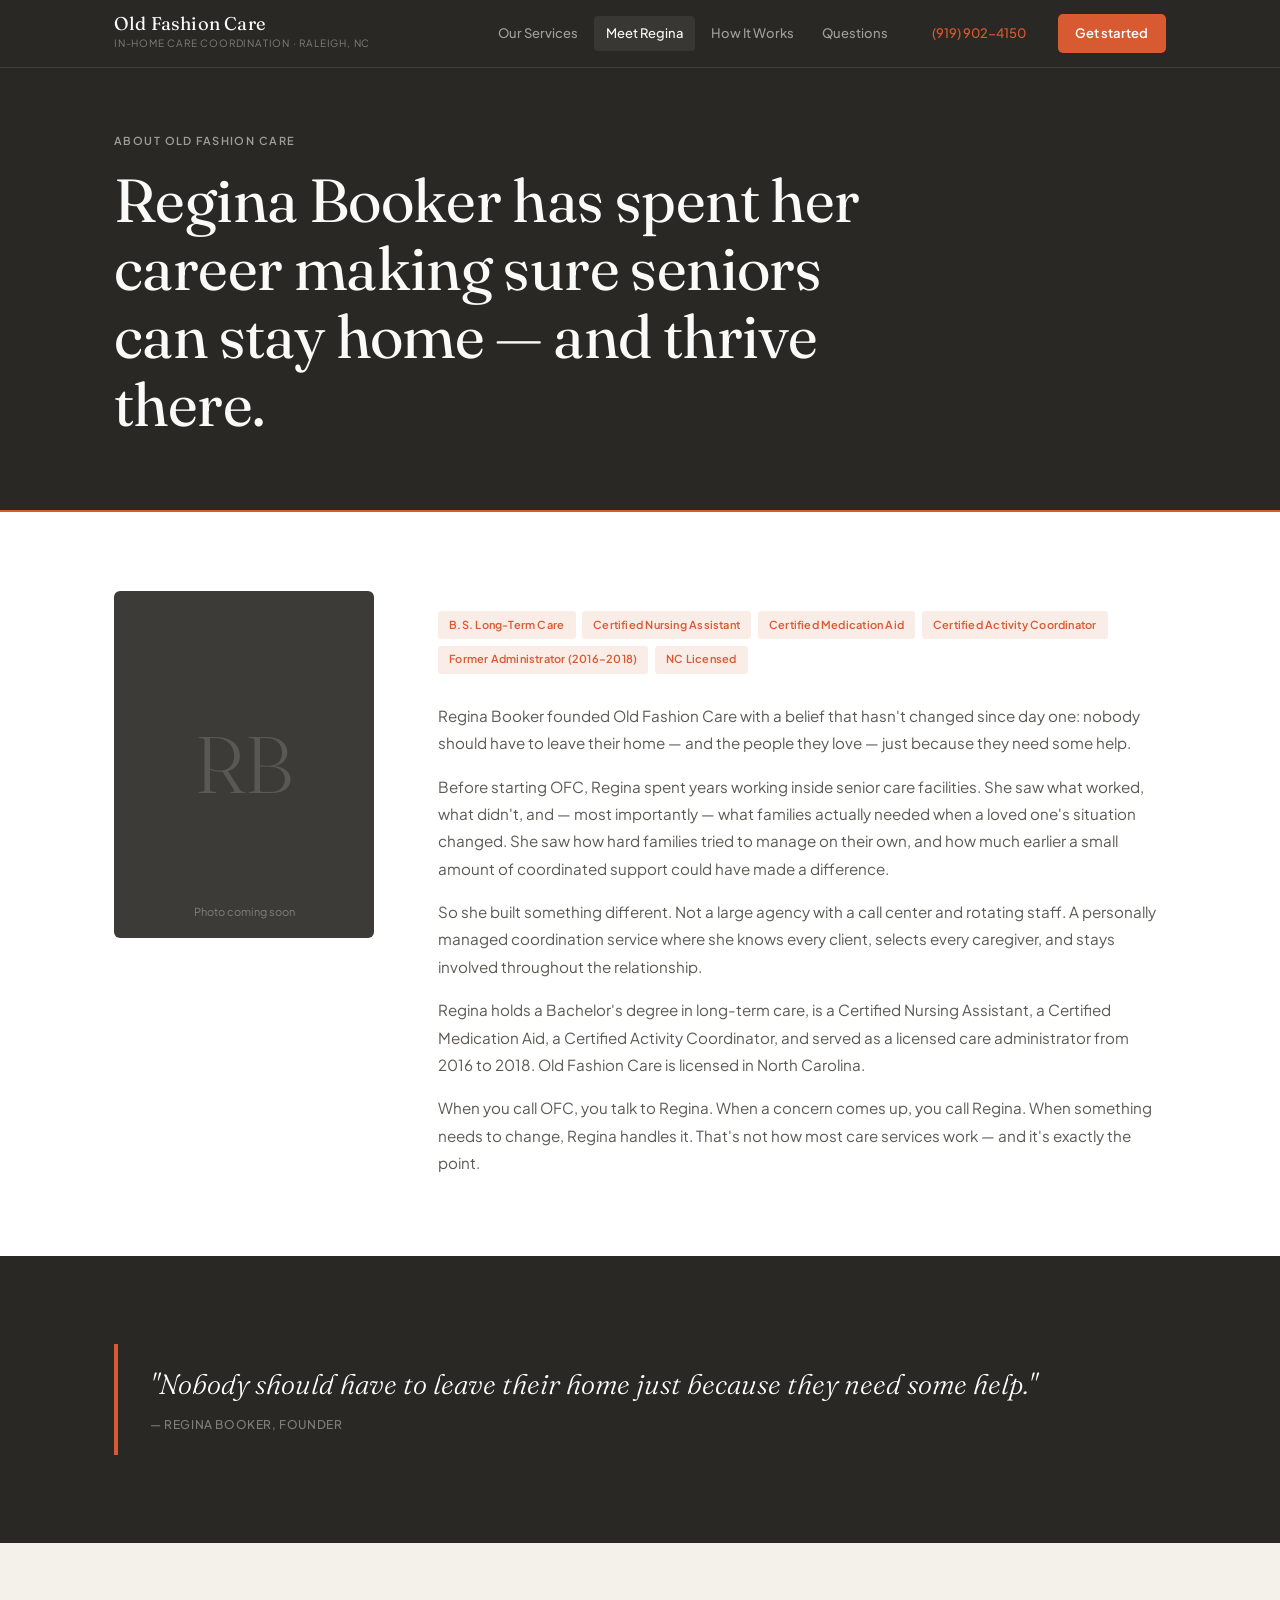
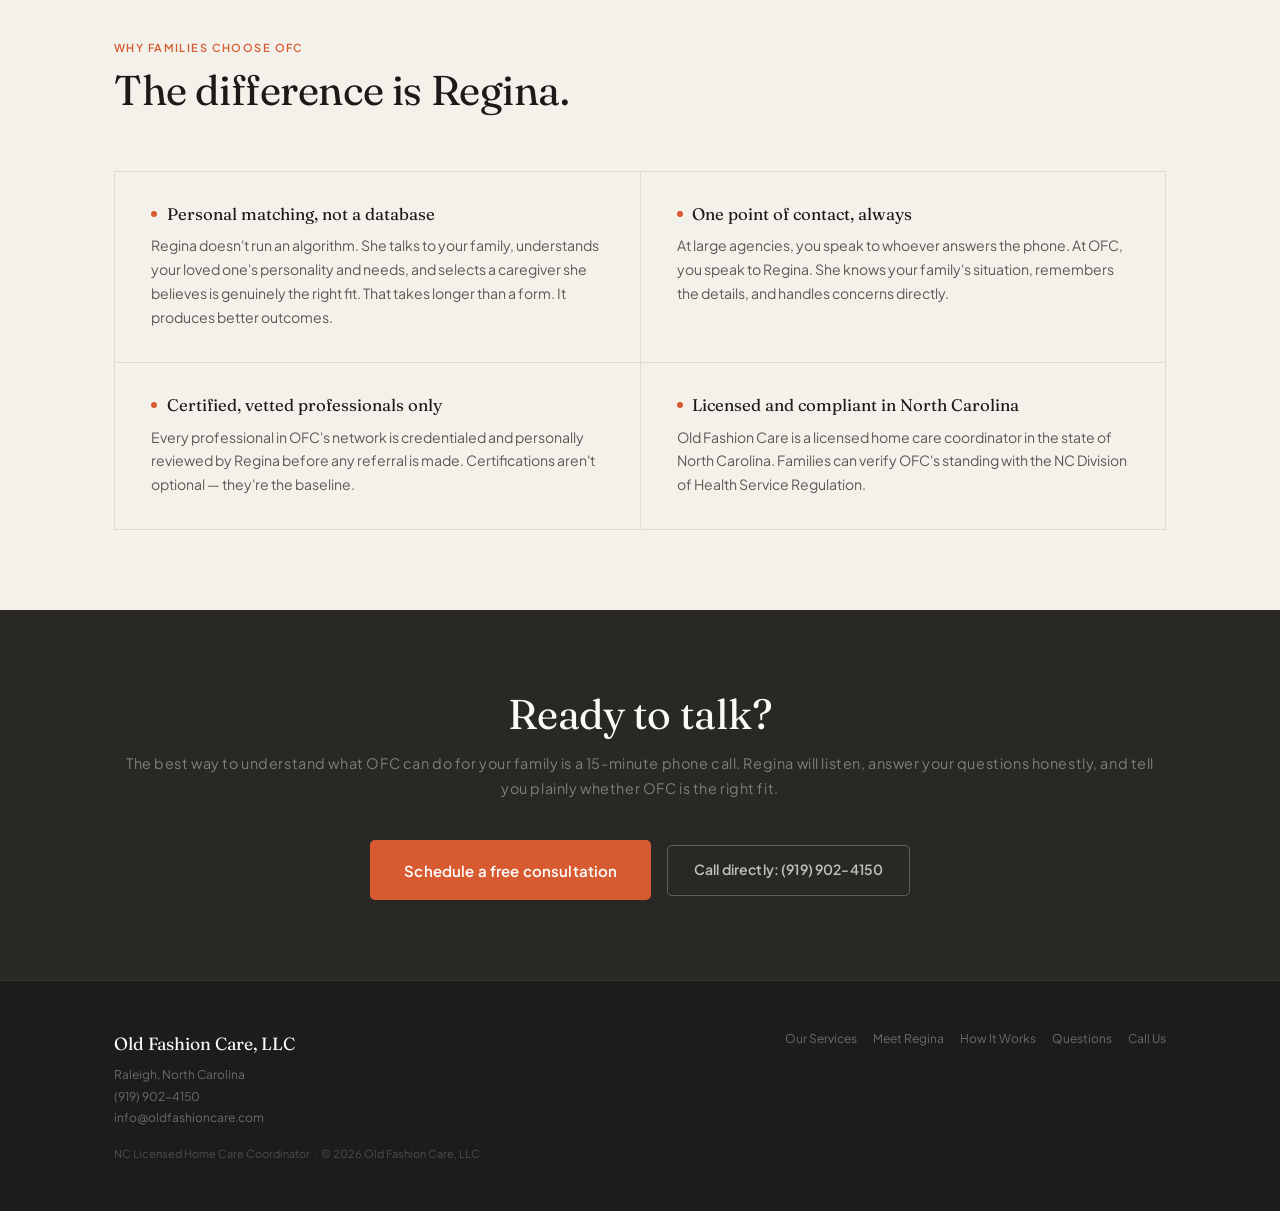
==== about.html @ 1203f1f0 "planning-lead-v1.0.0 — The Strategic Enforcer **Released:** April 30, 2026  ---  ### What's new  - 9" ====
<!DOCTYPE html>
<html lang="en">
<head>
  <meta charset="UTF-8">
  <meta name="viewport" content="width=device-width, initial-scale=1.0">
  <title>Meet Regina | Old Fashion Care | Raleigh, NC</title>
  <meta name="description" content="Regina Booker founded Old Fashion Care on the belief that seniors deserve professional care without leaving home. Meet the person behind every OFC care match.">
  <link rel="canonical" href="https://oldfashioncare.com/about.html">
  <link rel="stylesheet" href="css/style.css">
  <script type="application/ld+json">
  {
    "@context": "https://schema.org",
    "@type": "Person",
    "name": "Regina Booker",
    "jobTitle": "Founder",
    "worksFor": { "@type": "Organization", "name": "Old Fashion Care, LLC" },
    "address": { "@type": "PostalAddress", "addressLocality": "Raleigh", "addressRegion": "NC" }
  }
  </script>
</head>
<body>

  <nav class="nav" aria-label="Main navigation">
    <div class="nav__inner">
      <a href="index.html" class="nav__logo" aria-label="Old Fashion Care home">
        <span class="nav__logo-name">Old Fashion Care</span>
        <span class="nav__logo-sub">In-home care coordination · Raleigh, NC</span>
      </a>
      <div class="nav__links">
        <a href="services.html" class="nav__link">Our Services</a>
        <a href="about.html" class="nav__link">Meet Regina</a>
        <a href="how-it-works.html" class="nav__link">How It Works</a>
        <a href="questions.html" class="nav__link">Questions</a>
      </div>
      <a href="tel:9199024150" class="nav__phone">(919) 902-4150</a>
      <a href="contact.html" class="nav__cta">Get started</a>
      <button class="nav__hamburger" aria-label="Open menu" aria-expanded="false">
        <span></span><span></span><span></span>
      </button>
    </div>
  </nav>
  <div class="nav__mobile" role="navigation" aria-label="Mobile navigation">
    <a href="services.html" class="nav__link">Our Services</a>
    <a href="about.html" class="nav__link">Meet Regina</a>
    <a href="how-it-works.html" class="nav__link">How It Works</a>
    <a href="questions.html" class="nav__link">Questions</a>
    <a href="tel:9199024150" class="nav__phone">(919) 902-4150</a>
    <a href="contact.html" class="nav__cta">Get started</a>
  </div>

  <main>

    <!-- Page Hero -->
    <section class="page-hero">
      <div class="container">
        <p class="t-overline t-overline--light page-hero__eyebrow">About Old Fashion Care</p>
        <h1 class="h1 page-hero__headline" style="max-width: 780px;">Regina Booker has spent her career making sure seniors can stay home — and thrive there.</h1>
      </div>
    </section>

    <!-- Founder Block -->
    <section class="section section--white" aria-label="About Regina Booker">
      <div class="container">
        <div class="founder-block">

          <!-- Photo placeholder -->
          <div class="founder-photo reveal" role="img" aria-label="Regina Booker, founder of Old Fashion Care">
            <span class="founder-photo__initials" aria-hidden="true">RB</span>
            <span class="founder-photo__label">Photo coming soon</span>
          </div>

          <div class="reveal">
            <div class="founder-creds">
              <span class="cred-chip">B.S. Long-Term Care</span>
              <span class="cred-chip">Certified Nursing Assistant</span>
              <span class="cred-chip">Certified Medication Aid</span>
              <span class="cred-chip">Certified Activity Coordinator</span>
              <span class="cred-chip">Former Administrator (2016–2018)</span>
              <span class="cred-chip">NC Licensed</span>
            </div>

            <div class="founder-bio">
              <p>Regina Booker founded Old Fashion Care with a belief that hasn't changed since day one: nobody should have to leave their home — and the people they love — just because they need some help.</p>
              <p>Before starting OFC, Regina spent years working inside senior care facilities. She saw what worked, what didn't, and — most importantly — what families actually needed when a loved one's situation changed. She saw how hard families tried to manage on their own, and how much earlier a small amount of coordinated support could have made a difference.</p>
              <p>So she built something different. Not a large agency with a call center and rotating staff. A personally managed coordination service where she knows every client, selects every caregiver, and stays involved throughout the relationship.</p>
              <p>Regina holds a Bachelor's degree in long-term care, is a Certified Nursing Assistant, a Certified Medication Aid, a Certified Activity Coordinator, and served as a licensed care administrator from 2016 to 2018. Old Fashion Care is licensed in North Carolina.</p>
              <p>When you call OFC, you talk to Regina. When a concern comes up, you call Regina. When something needs to change, Regina handles it. That's not how most care services work — and it's exactly the point.</p>
            </div>
          </div>

        </div>
      </div>
    </section>

    <!-- Pull Quote -->
    <section class="section--dark section--sm">
      <div class="container">
        <div class="pull-quote reveal">
          <p class="pull-quote__text">"Nobody should have to leave their home just because they need some help."</p>
          <p class="pull-quote__attr">— Regina Booker, Founder</p>
        </div>
      </div>
    </section>

    <!-- What Makes OFC Different -->
    <section class="section section--cream" aria-label="What makes OFC different">
      <div class="container">
        <div class="section-header reveal">
          <p class="t-overline">Why families choose OFC</p>
          <h2 class="h2">The difference is Regina.</h2>
        </div>
        <div class="difference-grid reveal">
          <div class="difference-item">
            <h3 class="difference-item__title">Personal matching, not a database</h3>
            <p class="difference-item__body">Regina doesn't run an algorithm. She talks to your family, understands your loved one's personality and needs, and selects a caregiver she believes is genuinely the right fit. That takes longer than a form. It produces better outcomes.</p>
          </div>
          <div class="difference-item">
            <h3 class="difference-item__title">One point of contact, always</h3>
            <p class="difference-item__body">At large agencies, you speak to whoever answers the phone. At OFC, you speak to Regina. She knows your family's situation, remembers the details, and handles concerns directly.</p>
          </div>
          <div class="difference-item">
            <h3 class="difference-item__title">Certified, vetted professionals only</h3>
            <p class="difference-item__body">Every professional in OFC's network is credentialed and personally reviewed by Regina before any referral is made. Certifications aren't optional — they're the baseline.</p>
          </div>
          <div class="difference-item">
            <h3 class="difference-item__title">Licensed and compliant in North Carolina</h3>
            <p class="difference-item__body">Old Fashion Care is a licensed home care coordinator in the state of North Carolina. Families can verify OFC's standing with the NC Division of Health Service Regulation.</p>
          </div>
        </div>
      </div>
    </section>

    <!-- About CTA -->
    <section class="footer-cta reveal" aria-label="Contact Regina">
      <div class="container">
        <h2 class="h2 footer-cta__headline">Ready to talk?</h2>
        <p class="footer-cta__sub">The best way to understand what OFC can do for your family is a 15-minute phone call. Regina will listen, answer your questions honestly, and tell you plainly whether OFC is the right fit.</p>
        <div class="footer-cta__actions">
          <a href="contact.html" class="btn btn--coral btn--lg">Schedule a free consultation</a>
          <a href="tel:9199024150" class="btn btn--ghost-light">Call directly: (919) 902-4150</a>
        </div>
      </div>
    </section>

  </main>

  <footer class="footer" aria-label="Site footer">
    <div class="container">
      <div class="footer__inner">
        <div>
          <p class="footer__brand-name">Old Fashion Care, LLC</p>
          <p class="footer__brand-address">Raleigh, North Carolina<br>(919) 902-4150<br>info@oldfashioncare.com</p>
          <p class="footer__brand-legal">NC Licensed Home Care Coordinator &nbsp;·&nbsp; &copy; 2026 Old Fashion Care, LLC</p>
        </div>
        <nav class="footer__nav" aria-label="Footer navigation">
          <a href="services.html">Our Services</a>
          <a href="about.html">Meet Regina</a>
          <a href="how-it-works.html">How It Works</a>
          <a href="questions.html">Questions</a>
          <a href="contact.html">Call Us</a>
        </nav>
      </div>
    </div>
  </footer>

  <script src="js/main.js"></script>
</body>
</html>
---- css/style.css ----
@import url('https://fonts.googleapis.com/css2?family=Fraunces:ital,opsz,wght@0,9..144,300;0,9..144,400;0,9..144,500;1,9..144,300;1,9..144,400&family=Plus+Jakarta+Sans:wght@300;400;500;600&display=swap');

/* ============================================================
   TOKENS
   ============================================================ */
:root {
  --charcoal:      #2A2825;
  --charcoal-mid:  #3D3B38;
  --charcoal-lite: #524F4B;
  --coral:         #D85A30;
  --coral-dark:    #B8451F;
  --coral-pale:    #FAEDE7;
  --amber:         #EF9F27;
  --cream:         #F4F1EB;
  --warm-white:    #FAFAF8;
  --white:         #FFFFFF;
  --text-dark:     #1C1A18;
  --text-mid:      #5C5955;
  --text-light:    #9A9793;
  --border:        rgba(0,0,0,0.09);
  --border-dark:   rgba(255,255,255,0.10);

  --font-display: 'Fraunces', Georgia, 'Times New Roman', serif;
  --font-body:    'Plus Jakarta Sans', -apple-system, BlinkMacSystemFont, sans-serif;

  --max-w: 1100px;
  --nav-h: 68px;

  --ease: 0.22s ease;
  --ease-slow: 0.4s ease;
}

/* ============================================================
   RESET
   ============================================================ */
*, *::before, *::after { box-sizing: border-box; margin: 0; padding: 0; }
html { scroll-behavior: smooth; -webkit-text-size-adjust: 100%; }
body {
  font-family: var(--font-body);
  font-size: 17px;
  line-height: 1.7;
  color: var(--text-dark);
  background: var(--warm-white);
  -webkit-font-smoothing: antialiased;
}
img { display: block; max-width: 100%; }
a { color: inherit; text-decoration: none; }
button { cursor: pointer; font-family: inherit; border: none; background: none; }
ul, ol { list-style: none; }
input, textarea, select {
  font-family: inherit;
  font-size: inherit;
}

/* ============================================================
   TYPOGRAPHY
   ============================================================ */
.t-overline {
  font-family: var(--font-body);
  font-size: 11px;
  font-weight: 600;
  letter-spacing: 0.13em;
  text-transform: uppercase;
  color: var(--coral);
}
.t-overline--light { color: rgba(255,255,255,0.55); }

h1, .h1 {
  font-family: var(--font-display);
  font-size: clamp(2.4rem, 5vw, 3.8rem);
  font-weight: 400;
  line-height: 1.12;
  letter-spacing: -0.01em;
}
h2, .h2 {
  font-family: var(--font-display);
  font-size: clamp(1.8rem, 3.5vw, 2.6rem);
  font-weight: 400;
  line-height: 1.18;
  letter-spacing: -0.01em;
}
h3, .h3 {
  font-family: var(--font-display);
  font-size: clamp(1.2rem, 2vw, 1.5rem);
  font-weight: 400;
  line-height: 1.25;
}
.t-body-lg {
  font-size: 1.05rem;
  line-height: 1.75;
  color: var(--text-mid);
}
.t-body {
  font-size: 0.95rem;
  line-height: 1.7;
  color: var(--text-mid);
}
.t-small {
  font-size: 0.82rem;
  line-height: 1.6;
  color: var(--text-light);
}
em { font-style: italic; }

/* ============================================================
   LAYOUT
   ============================================================ */
.container {
  width: 100%;
  max-width: var(--max-w);
  margin-inline: auto;
  padding-inline: 1.5rem;
}
.section { padding-block: 5rem; }
.section--sm { padding-block: 3.5rem; }
.section--lg { padding-block: 7rem; }
.section--dark {
  background: var(--charcoal);
  color: var(--warm-white);
}
.section--cream { background: var(--cream); }
.section--coral {
  background: var(--coral);
  color: var(--white);
}
.section--white { background: var(--white); }

/* ============================================================
   NAVIGATION
   ============================================================ */
.nav {
  position: fixed;
  top: 0; left: 0; right: 0;
  z-index: 100;
  height: var(--nav-h);
  background: var(--charcoal);
  border-bottom: 1px solid var(--border-dark);
  display: flex;
  align-items: center;
}
.nav__inner {
  display: flex;
  align-items: center;
  gap: 2rem;
  width: 100%;
  max-width: var(--max-w);
  margin-inline: auto;
  padding-inline: 1.5rem;
}
.nav__logo {
  display: flex;
  flex-direction: column;
  gap: 1px;
  flex-shrink: 0;
  margin-right: auto;
}
.nav__logo-name {
  font-family: var(--font-display);
  font-size: 1.15rem;
  font-weight: 400;
  color: var(--warm-white);
  line-height: 1;
  letter-spacing: 0.01em;
}
.nav__logo-sub {
  font-size: 10px;
  font-weight: 400;
  color: rgba(255,255,255,0.4);
  letter-spacing: 0.08em;
  text-transform: uppercase;
}
.nav__links {
  display: flex;
  align-items: center;
  gap: 0.25rem;
}
.nav__link {
  font-size: 13px;
  font-weight: 500;
  color: rgba(255,255,255,0.55);
  padding: 0.4rem 0.75rem;
  border-radius: 4px;
  transition: color var(--ease);
}
.nav__link:hover,
.nav__link.active { color: var(--warm-white); }
.nav__link.active {
  background: rgba(255,255,255,0.07);
}
.nav__phone {
  font-size: 13px;
  font-weight: 500;
  color: var(--coral);
  white-space: nowrap;
  transition: color var(--ease);
}
.nav__phone:hover { color: #f07050; }
.nav__cta {
  font-size: 13px;
  font-weight: 600;
  background: var(--coral);
  color: var(--white);
  padding: 0.5rem 1.1rem;
  border-radius: 5px;
  white-space: nowrap;
  transition: background var(--ease), transform var(--ease);
}
.nav__cta:hover {
  background: var(--coral-dark);
  transform: translateY(-1px);
}
.nav__hamburger {
  display: none;
  flex-direction: column;
  gap: 5px;
  padding: 0.5rem;
}
.nav__hamburger span {
  display: block;
  width: 22px;
  height: 1.5px;
  background: var(--warm-white);
  border-radius: 2px;
  transition: transform var(--ease), opacity var(--ease);
}
.nav__mobile {
  display: none;
  position: fixed;
  top: var(--nav-h);
  left: 0; right: 0;
  background: var(--charcoal);
  border-bottom: 1px solid var(--border-dark);
  padding: 1rem 1.5rem 1.5rem;
  z-index: 99;
  flex-direction: column;
  gap: 0.25rem;
}
.nav__mobile.open { display: flex; }
.nav__mobile .nav__link {
  display: block;
  font-size: 15px;
  padding: 0.7rem 0.5rem;
  border-bottom: 1px solid var(--border-dark);
}
.nav__mobile .nav__phone,
.nav__mobile .nav__cta {
  margin-top: 0.75rem;
  display: block;
  text-align: center;
  padding: 0.75rem;
}
.nav__mobile .nav__cta { border-radius: 5px; }

/* Page offset for fixed nav */
main { padding-top: var(--nav-h); }

/* ============================================================
   BUTTONS
   ============================================================ */
.btn {
  display: inline-flex;
  align-items: center;
  gap: 0.5rem;
  font-size: 14px;
  font-weight: 600;
  padding: 0.8rem 1.6rem;
  border-radius: 5px;
  transition: all var(--ease);
  letter-spacing: 0.01em;
  white-space: nowrap;
}
.btn--coral {
  background: var(--coral);
  color: var(--white);
  border: 2px solid var(--coral);
}
.btn--coral:hover {
  background: var(--coral-dark);
  border-color: var(--coral-dark);
  transform: translateY(-1px);
}
.btn--ghost-light {
  background: transparent;
  color: rgba(255,255,255,0.7);
  border: 1.5px solid rgba(255,255,255,0.25);
}
.btn--ghost-light:hover {
  color: var(--white);
  border-color: rgba(255,255,255,0.6);
  transform: translateY(-1px);
}
.btn--ghost-dark {
  background: transparent;
  color: var(--text-mid);
  border: 1.5px solid var(--border);
}
.btn--ghost-dark:hover {
  color: var(--text-dark);
  border-color: rgba(0,0,0,0.25);
}
.btn--lg {
  font-size: 15px;
  padding: 0.95rem 2rem;
}
.btn--phone {
  background: var(--charcoal);
  color: var(--warm-white);
  border: 2px solid var(--charcoal);
  font-size: 18px;
  font-weight: 600;
  padding: 1rem 2rem;
  border-radius: 5px;
  transition: all var(--ease);
  display: inline-flex;
  align-items: center;
  gap: 0.6rem;
}
.btn--phone:hover {
  background: var(--charcoal-mid);
  border-color: var(--charcoal-mid);
  transform: translateY(-1px);
}

/* ============================================================
   HERO (DARK)
   ============================================================ */
.hero {
  background: var(--charcoal);
  padding-block: 6rem 5rem;
  position: relative;
  overflow: hidden;
}
.hero::before {
  content: '';
  position: absolute;
  top: -40%; right: -15%;
  width: 600px; height: 600px;
  border-radius: 50%;
  background: radial-gradient(circle, rgba(216,90,48,0.08) 0%, transparent 70%);
  pointer-events: none;
}
.hero__eyebrow {
  margin-bottom: 1.25rem;
}
.hero__headline {
  color: var(--warm-white);
  margin-bottom: 1.5rem;
  max-width: 680px;
}
.hero__headline em {
  color: var(--coral);
  font-style: italic;
}
.hero__sub {
  font-size: 1.05rem;
  color: rgba(255,255,255,0.58);
  max-width: 560px;
  line-height: 1.75;
  margin-bottom: 2.5rem;
}
.hero__actions {
  display: flex;
  align-items: center;
  gap: 1rem;
  flex-wrap: wrap;
}

/* ============================================================
   PHONE STRIP
   ============================================================ */
.phone-strip {
  background: var(--coral);
  padding: 0.9rem 0;
}
.phone-strip__inner {
  display: flex;
  align-items: center;
  justify-content: space-between;
  gap: 1rem;
  flex-wrap: wrap;
}
.phone-strip__text {
  font-size: 13px;
  font-weight: 500;
  color: rgba(255,255,255,0.85);
}
.phone-strip__num {
  font-family: var(--font-display);
  font-size: 1.35rem;
  font-weight: 400;
  color: var(--white);
  letter-spacing: 0.02em;
}
.phone-strip__num a { color: inherit; }

/* ============================================================
   TRUST BAR
   ============================================================ */
.trust-bar {
  background: var(--charcoal-mid);
  border-bottom: 1px solid var(--border-dark);
  padding: 0;
}
.trust-bar__grid {
  display: grid;
  grid-template-columns: repeat(4, 1fr);
}
.trust-bar__item {
  padding: 1.4rem 1.5rem;
  border-right: 1px solid var(--border-dark);
}
.trust-bar__item:last-child { border-right: none; }
.trust-bar__value {
  font-family: var(--font-display);
  font-size: 1rem;
  font-weight: 400;
  color: var(--coral);
  display: block;
  margin-bottom: 2px;
}
.trust-bar__label {
  font-size: 11px;
  color: rgba(255,255,255,0.45);
  font-weight: 400;
  display: block;
}

/* ============================================================
   SECTION HEADERS
   ============================================================ */
.section-header { margin-bottom: 3.5rem; }
.section-header--centered { text-align: center; }
.section-header .h2 { margin-top: 0.5rem; }
.section-header p {
  margin-top: 1rem;
  max-width: 580px;
}
.section-header--centered p { margin-inline: auto; }

/* ============================================================
   SERVICES LIST (numbered, editorial)
   ============================================================ */
.services-list { display: flex; flex-direction: column; }
.service-item {
  display: grid;
  grid-template-columns: 64px 1fr auto;
  gap: 0 2rem;
  align-items: start;
  padding: 2.25rem 0;
  border-bottom: 1px solid var(--border);
  transition: background var(--ease);
}
.service-item:first-child { border-top: 1px solid var(--border); }
.service-item__num {
  font-family: var(--font-display);
  font-size: 0.9rem;
  font-weight: 300;
  color: var(--text-light);
  padding-top: 0.2rem;
}
.service-item__body {}
.service-item__name {
  font-family: var(--font-display);
  font-size: 1.3rem;
  font-weight: 400;
  color: var(--text-dark);
  margin-bottom: 0.4rem;
  line-height: 1.2;
}
.service-item__desc {
  font-size: 0.9rem;
  color: var(--text-mid);
  line-height: 1.65;
  max-width: 560px;
}
.service-item__tag {
  font-size: 10px;
  font-weight: 600;
  letter-spacing: 0.1em;
  text-transform: uppercase;
  color: var(--coral);
  background: var(--coral-pale);
  padding: 0.3rem 0.7rem;
  border-radius: 3px;
  white-space: nowrap;
  align-self: center;
}

/* ============================================================
   STEPS
   ============================================================ */
.steps { display: flex; flex-direction: column; gap: 0; }
.step {
  display: flex;
  gap: 1.75rem;
  align-items: flex-start;
  padding: 2rem 0;
  border-bottom: 1px solid var(--border);
  opacity: 0;
  transform: translateY(20px);
  transition: opacity 0.5s ease, transform 0.5s ease;
}
.step.visible { opacity: 1; transform: translateY(0); }
.step:first-child { border-top: 1px solid var(--border); padding-top: 1.75rem; }
.step__circle {
  width: 44px;
  height: 44px;
  border: 1.5px solid var(--coral);
  border-radius: 50%;
  display: flex;
  align-items: center;
  justify-content: center;
  font-size: 14px;
  font-weight: 600;
  color: var(--coral);
  flex-shrink: 0;
  margin-top: 0.1rem;
}
.step__title {
  font-family: var(--font-display);
  font-size: 1.2rem;
  font-weight: 400;
  color: var(--text-dark);
  margin-bottom: 0.4rem;
}
.step__body {
  font-size: 0.9rem;
  color: var(--text-mid);
  line-height: 1.7;
}

/* ============================================================
   TESTIMONIALS
   ============================================================ */
.testimonials-grid {
  display: grid;
  grid-template-columns: repeat(auto-fit, minmax(280px, 1fr));
  gap: 1.5rem;
}
.testimonial {
  border-left: 3px solid var(--coral);
  padding: 1.5rem 1.75rem;
  background: var(--white);
  border-radius: 0 8px 8px 0;
}
.testimonial--dark {
  background: var(--charcoal-mid);
  border-left-color: var(--coral);
}
.testimonial__quote {
  font-family: var(--font-display);
  font-size: 1.05rem;
  font-weight: 300;
  line-height: 1.65;
  color: var(--text-dark);
  font-style: italic;
  margin-bottom: 1rem;
}
.testimonial--dark .testimonial__quote { color: rgba(255,255,255,0.88); }
.testimonial__attrib {
  font-size: 12px;
  font-weight: 600;
  color: var(--text-light);
  letter-spacing: 0.03em;
}
.testimonial--dark .testimonial__attrib { color: rgba(255,255,255,0.38); }

/* ============================================================
   FOUNDER / ABOUT
   ============================================================ */
.founder-block {
  display: grid;
  grid-template-columns: 260px 1fr;
  gap: 4rem;
  align-items: start;
}
.founder-photo {
  aspect-ratio: 3/4;
  background: var(--charcoal-mid);
  border-radius: 6px;
  display: flex;
  align-items: center;
  justify-content: center;
  position: relative;
  overflow: hidden;
}
.founder-photo__initials {
  font-family: var(--font-display);
  font-size: 5rem;
  font-weight: 300;
  color: rgba(255,255,255,0.15);
  user-select: none;
}
.founder-photo__label {
  position: absolute;
  bottom: 1rem;
  left: 1rem;
  right: 1rem;
  font-size: 11px;
  color: rgba(255,255,255,0.35);
  text-align: center;
}
.founder-creds {
  display: flex;
  flex-wrap: wrap;
  gap: 0.4rem;
  margin-block: 1.25rem 1.75rem;
}
.cred-chip {
  font-size: 11px;
  font-weight: 600;
  color: var(--coral);
  background: var(--coral-pale);
  padding: 0.3rem 0.7rem;
  border-radius: 3px;
  letter-spacing: 0.02em;
}
.founder-bio p {
  font-size: 0.95rem;
  color: var(--text-mid);
  line-height: 1.8;
  margin-bottom: 1rem;
}
.founder-bio p:last-child { margin-bottom: 0; }

/* ============================================================
   PULL QUOTE
   ============================================================ */
.pull-quote {
  border-left: 4px solid var(--coral);
  padding: 1.25rem 2rem;
  margin-block: 2rem;
}
.pull-quote__text {
  font-family: var(--font-display);
  font-size: clamp(1.3rem, 2.5vw, 1.75rem);
  font-weight: 300;
  font-style: italic;
  color: var(--white);
  line-height: 1.45;
  margin-bottom: 0.6rem;
}
.pull-quote__attr {
  font-size: 12px;
  color: rgba(255,255,255,0.4);
  font-weight: 500;
  letter-spacing: 0.05em;
  text-transform: uppercase;
}

/* ============================================================
   DIFFERENCE GRID
   ============================================================ */
.difference-grid {
  display: grid;
  grid-template-columns: repeat(2, 1fr);
  gap: 0;
  border-top: 1px solid var(--border);
  border-left: 1px solid var(--border);
}
.difference-item {
  padding: 2rem 2.25rem;
  border-right: 1px solid var(--border);
  border-bottom: 1px solid var(--border);
}
.difference-item__title {
  font-family: var(--font-display);
  font-size: 1.05rem;
  font-weight: 400;
  color: var(--text-dark);
  margin-bottom: 0.6rem;
  display: flex;
  align-items: center;
  gap: 0.6rem;
}
.difference-item__title::before {
  content: '';
  display: inline-block;
  width: 6px;
  height: 6px;
  background: var(--coral);
  border-radius: 50%;
  flex-shrink: 0;
}
.difference-item__body {
  font-size: 0.88rem;
  color: var(--text-mid);
  line-height: 1.7;
}

/* ============================================================
   FAQ
   ============================================================ */
.faq-category { margin-bottom: 3rem; }
.faq-category__title {
  font-size: 11px;
  font-weight: 600;
  letter-spacing: 0.12em;
  text-transform: uppercase;
  color: var(--coral);
  margin-bottom: 0.75rem;
  padding-bottom: 0.75rem;
  border-bottom: 1px solid var(--border);
}
.faq-item {
  border-bottom: 1px solid var(--border);
  overflow: hidden;
}
.faq-item__btn {
  width: 100%;
  display: flex;
  align-items: flex-start;
  justify-content: space-between;
  gap: 1rem;
  padding: 1.25rem 0;
  text-align: left;
  font-family: var(--font-display);
  font-size: 1rem;
  font-weight: 400;
  color: var(--text-dark);
  line-height: 1.4;
  transition: color var(--ease);
}
.faq-item__btn:hover { color: var(--coral); }
.faq-item__icon {
  width: 20px;
  height: 20px;
  flex-shrink: 0;
  position: relative;
  margin-top: 0.15rem;
}
.faq-item__icon::before,
.faq-item__icon::after {
  content: '';
  position: absolute;
  top: 50%; left: 50%;
  background: var(--coral);
  border-radius: 2px;
  transition: transform var(--ease), opacity var(--ease);
}
.faq-item__icon::before {
  width: 12px; height: 1.5px;
  transform: translate(-50%, -50%);
}
.faq-item__icon::after {
  width: 1.5px; height: 12px;
  transform: translate(-50%, -50%);
}
.faq-item.open .faq-item__icon::after { transform: translate(-50%, -50%) rotate(90deg); opacity: 0; }
.faq-item__answer {
  max-height: 0;
  overflow: hidden;
  transition: max-height 0.35s ease;
}
.faq-item.open .faq-item__answer { max-height: 400px; }
.faq-item__answer-inner {
  padding-bottom: 1.25rem;
  font-size: 0.92rem;
  color: var(--text-mid);
  line-height: 1.75;
}

/* ============================================================
   CONTACT FORM
   ============================================================ */
.contact-layout {
  display: grid;
  grid-template-columns: 1fr 360px;
  gap: 5rem;
  align-items: start;
}
.form { display: flex; flex-direction: column; gap: 1.25rem; }
.form-field { display: flex; flex-direction: column; gap: 0.4rem; }
.form-field label {
  font-size: 12px;
  font-weight: 600;
  color: var(--text-dark);
  letter-spacing: 0.04em;
  text-transform: uppercase;
}
.form-field input,
.form-field select,
.form-field textarea {
  width: 100%;
  padding: 0.8rem 1rem;
  border: 1.5px solid var(--border);
  border-radius: 5px;
  background: var(--white);
  color: var(--text-dark);
  font-size: 15px;
  transition: border-color var(--ease), box-shadow var(--ease);
  outline: none;
}
.form-field input:focus,
.form-field select:focus,
.form-field textarea:focus {
  border-color: var(--coral);
  box-shadow: 0 0 0 3px rgba(216,90,48,0.1);
}
.form-field textarea { resize: vertical; min-height: 120px; }
.form__note {
  font-size: 12px;
  color: var(--text-light);
  margin-top: -0.25rem;
}
.form__submit {
  margin-top: 0.5rem;
}
.contact-aside {}
.contact-detail {
  padding: 1.5rem 0;
  border-bottom: 1px solid var(--border);
}
.contact-detail:first-child { padding-top: 0; }
.contact-detail__label {
  font-size: 11px;
  font-weight: 600;
  letter-spacing: 0.1em;
  text-transform: uppercase;
  color: var(--coral);
  margin-bottom: 0.4rem;
}
.contact-detail__value {
  font-size: 0.95rem;
  color: var(--text-dark);
  font-weight: 500;
}
.contact-detail__sub {
  font-size: 0.85rem;
  color: var(--text-mid);
  margin-top: 0.2rem;
}
.contact-phone-link {
  display: inline-flex;
  align-items: center;
  gap: 0.5rem;
  font-family: var(--font-display);
  font-size: 1.5rem;
  font-weight: 400;
  color: var(--coral);
  transition: color var(--ease);
}
.contact-phone-link:hover { color: var(--coral-dark); }

/* ============================================================
   PAGE HERO (INTERIOR PAGES)
   ============================================================ */
.page-hero {
  background: var(--charcoal);
  padding-block: 4rem 3.5rem;
  position: relative;
}
.page-hero::before {
  content: '';
  position: absolute;
  bottom: -1px; left: 0; right: 0;
  height: 2px;
  background: var(--coral);
}
.page-hero__eyebrow { margin-bottom: 1rem; }
.page-hero__headline { color: var(--warm-white); margin-bottom: 1rem; }
.page-hero__sub {
  font-size: 1.05rem;
  color: rgba(255,255,255,0.5);
  max-width: 620px;
  line-height: 1.75;
}

/* ============================================================
   FOOTER CTA
   ============================================================ */
.footer-cta {
  background: var(--charcoal);
  padding-block: 5rem;
  text-align: center;
}
.footer-cta__headline {
  color: var(--warm-white);
  margin-bottom: 0.75rem;
}
.footer-cta__sub {
  font-size: 0.9rem;
  color: rgba(255,255,255,0.4);
  margin-bottom: 2.5rem;
  letter-spacing: 0.04em;
}
.footer-cta__actions {
  display: flex;
  align-items: center;
  justify-content: center;
  gap: 1rem;
  flex-wrap: wrap;
}
.footer-cta__or {
  font-size: 13px;
  color: rgba(255,255,255,0.35);
}
.footer-cta__phone {
  font-size: 0.95rem;
  color: rgba(255,255,255,0.55);
}
.footer-cta__phone a {
  color: var(--coral);
  font-weight: 600;
}

/* ============================================================
   FOOTER
   ============================================================ */
.footer {
  background: #1E1C1A;
  padding-block: 3rem;
  border-top: 1px solid var(--border-dark);
}
.footer__inner {
  display: grid;
  grid-template-columns: 1fr auto;
  gap: 3rem;
  align-items: start;
}
.footer__brand-name {
  font-family: var(--font-display);
  font-size: 1.1rem;
  font-weight: 400;
  color: var(--warm-white);
  margin-bottom: 0.3rem;
}
.footer__brand-address {
  font-size: 12px;
  color: rgba(255,255,255,0.35);
  line-height: 1.8;
}
.footer__brand-legal {
  font-size: 11px;
  color: rgba(255,255,255,0.22);
  margin-top: 1rem;
}
.footer__nav {
  display: flex;
  flex-wrap: wrap;
  gap: 0.25rem 1rem;
  justify-content: flex-end;
}
.footer__nav a {
  font-size: 12px;
  color: rgba(255,255,255,0.35);
  transition: color var(--ease);
}
.footer__nav a:hover { color: rgba(255,255,255,0.7); }

/* ============================================================
   INLINE UTILITY COMPONENTS
   ============================================================ */
.concerns-list { display: flex; flex-direction: column; gap: 1.75rem; }
.concern-item {}
.concern-item__q {
  font-family: var(--font-display);
  font-size: 1.05rem;
  font-weight: 400;
  color: var(--warm-white);
  margin-bottom: 0.5rem;
}
.concern-item__a {
  font-size: 0.9rem;
  color: rgba(255,255,255,0.55);
  line-height: 1.75;
}

/* Service detail (services page) */
.service-detail {
  padding-block: 4rem;
  border-bottom: 1px solid var(--border);
}
.service-detail:last-child { border-bottom: none; }
.service-detail__header {
  display: grid;
  grid-template-columns: 1fr auto;
  align-items: start;
  gap: 1rem;
  margin-bottom: 1.25rem;
}
.service-detail__num {
  font-family: var(--font-display);
  font-size: 5rem;
  font-weight: 300;
  color: var(--cream);
  line-height: 1;
  user-select: none;
}
.service-detail__headline {
  font-family: var(--font-display);
  font-size: clamp(1.4rem, 2.5vw, 2rem);
  font-weight: 400;
  color: var(--text-dark);
  margin-bottom: 0.75rem;
}
.service-detail__body {
  font-size: 0.95rem;
  color: var(--text-mid);
  line-height: 1.8;
  max-width: 700px;
  margin-bottom: 1.5rem;
}
.service-detail__sub-head {
  font-size: 11px;
  font-weight: 700;
  letter-spacing: 0.1em;
  text-transform: uppercase;
  color: var(--text-light);
  margin-bottom: 0.6rem;
}
.service-detail__list {
  display: flex;
  flex-direction: column;
  gap: 0.4rem;
  margin-bottom: 1.25rem;
}
.service-detail__list li {
  font-size: 0.9rem;
  color: var(--text-mid);
  padding-left: 1.25rem;
  position: relative;
}
.service-detail__list li::before {
  content: '';
  position: absolute;
  left: 0;
  top: 0.55em;
  width: 5px; height: 5px;
  border-radius: 50%;
  background: var(--coral);
}
.service-detail__note {
  background: var(--cream);
  border-left: 3px solid var(--coral);
  padding: 1rem 1.25rem;
  border-radius: 0 5px 5px 0;
  font-size: 0.88rem;
  color: var(--text-mid);
  line-height: 1.7;
  margin-top: 1rem;
}
.service-detail__who {
  font-size: 0.85rem;
  color: var(--text-light);
  font-weight: 500;
  margin-top: 0.75rem;
}

/* ============================================================
   SCROLL ANIMATION
   ============================================================ */
.reveal {
  opacity: 0;
  transform: translateY(24px);
  transition: opacity 0.55s ease, transform 0.55s ease;
}
.reveal.visible {
  opacity: 1;
  transform: translateY(0);
}

/* ============================================================
   HOW IT WORKS DETAIL
   ============================================================ */
.hiw-step {
  display: grid;
  grid-template-columns: 80px 1fr;
  gap: 2rem;
  padding-block: 3.5rem;
  border-bottom: 1px solid var(--border);
}
.hiw-step:first-child { border-top: 1px solid var(--border); }
.hiw-step__num {
  font-family: var(--font-display);
  font-size: 3.5rem;
  font-weight: 300;
  color: var(--cream);
  line-height: 1;
  padding-top: 0.2rem;
}
.hiw-step__overline {
  font-size: 11px;
  font-weight: 600;
  letter-spacing: 0.1em;
  text-transform: uppercase;
  color: var(--coral);
  margin-bottom: 0.5rem;
}
.hiw-step__headline {
  font-family: var(--font-display);
  font-size: 1.5rem;
  font-weight: 400;
  color: var(--text-dark);
  margin-bottom: 0.75rem;
}
.hiw-step__body {
  font-size: 0.95rem;
  color: var(--text-mid);
  line-height: 1.8;
  margin-bottom: 1.25rem;
}
.hiw-step__details {}
.hiw-step__details-label {
  font-size: 11px;
  font-weight: 700;
  letter-spacing: 0.1em;
  text-transform: uppercase;
  color: var(--text-light);
  margin-bottom: 0.5rem;
}
.hiw-step__list {
  display: flex;
  flex-direction: column;
  gap: 0.35rem;
}
.hiw-step__list li {
  font-size: 0.88rem;
  color: var(--text-mid);
  padding-left: 1.25rem;
  position: relative;
}
.hiw-step__list li::before {
  content: '';
  position: absolute;
  left: 0; top: 0.55em;
  width: 5px; height: 5px;
  border-radius: 50%;
  background: var(--coral);
}

/* ============================================================
   CONFIRMATION STATE
   ============================================================ */
.form-success {
  display: none;
  text-align: center;
  padding: 3rem;
  border: 1.5px solid var(--coral);
  border-radius: 8px;
}
.form-success.visible { display: block; }
.form-success__icon {
  width: 48px; height: 48px;
  background: var(--coral-pale);
  border-radius: 50%;
  display: flex;
  align-items: center;
  justify-content: center;
  margin: 0 auto 1rem;
  color: var(--coral);
  font-size: 22px;
}

/* ============================================================
   RESPONSIVE
   ============================================================ */
@media (max-width: 900px) {
  .nav__links { display: none; }
  .nav__phone { display: none; }
  .nav__cta { display: none; }
  .nav__hamburger { display: flex; }

  .trust-bar__grid { grid-template-columns: repeat(2, 1fr); }
  .trust-bar__item:nth-child(2) { border-right: none; }
  .trust-bar__item:nth-child(3) { border-top: 1px solid var(--border-dark); }
  .trust-bar__item:nth-child(4) {
    border-right: none;
    border-top: 1px solid var(--border-dark);
  }

  .founder-block { grid-template-columns: 1fr; gap: 2.5rem; }
  .founder-photo { aspect-ratio: 16/9; max-width: 340px; }

  .contact-layout { grid-template-columns: 1fr; gap: 3rem; }

  .difference-grid { grid-template-columns: 1fr; }

  .hiw-step { grid-template-columns: 60px 1fr; gap: 1.5rem; }
  .hiw-step__num { font-size: 2.5rem; }
}
@media (max-width: 640px) {
  :root { --nav-h: 60px; }
  .section { padding-block: 3.5rem; }
  .section--lg { padding-block: 4.5rem; }
  .hero { padding-block: 4rem 3rem; }

  .service-item {
    grid-template-columns: 44px 1fr;
    gap: 0 1rem;
  }
  .service-item__tag { display: none; }

  .phone-strip__inner { flex-direction: column; align-items: flex-start; gap: 0.25rem; }

  .footer__inner { grid-template-columns: 1fr; }
  .footer__nav { justify-content: flex-start; }

  .trust-bar__grid { grid-template-columns: 1fr 1fr; }

  .hiw-step { grid-template-columns: 1fr; }
  .hiw-step__num { font-size: 2rem; margin-bottom: -0.5rem; }
}
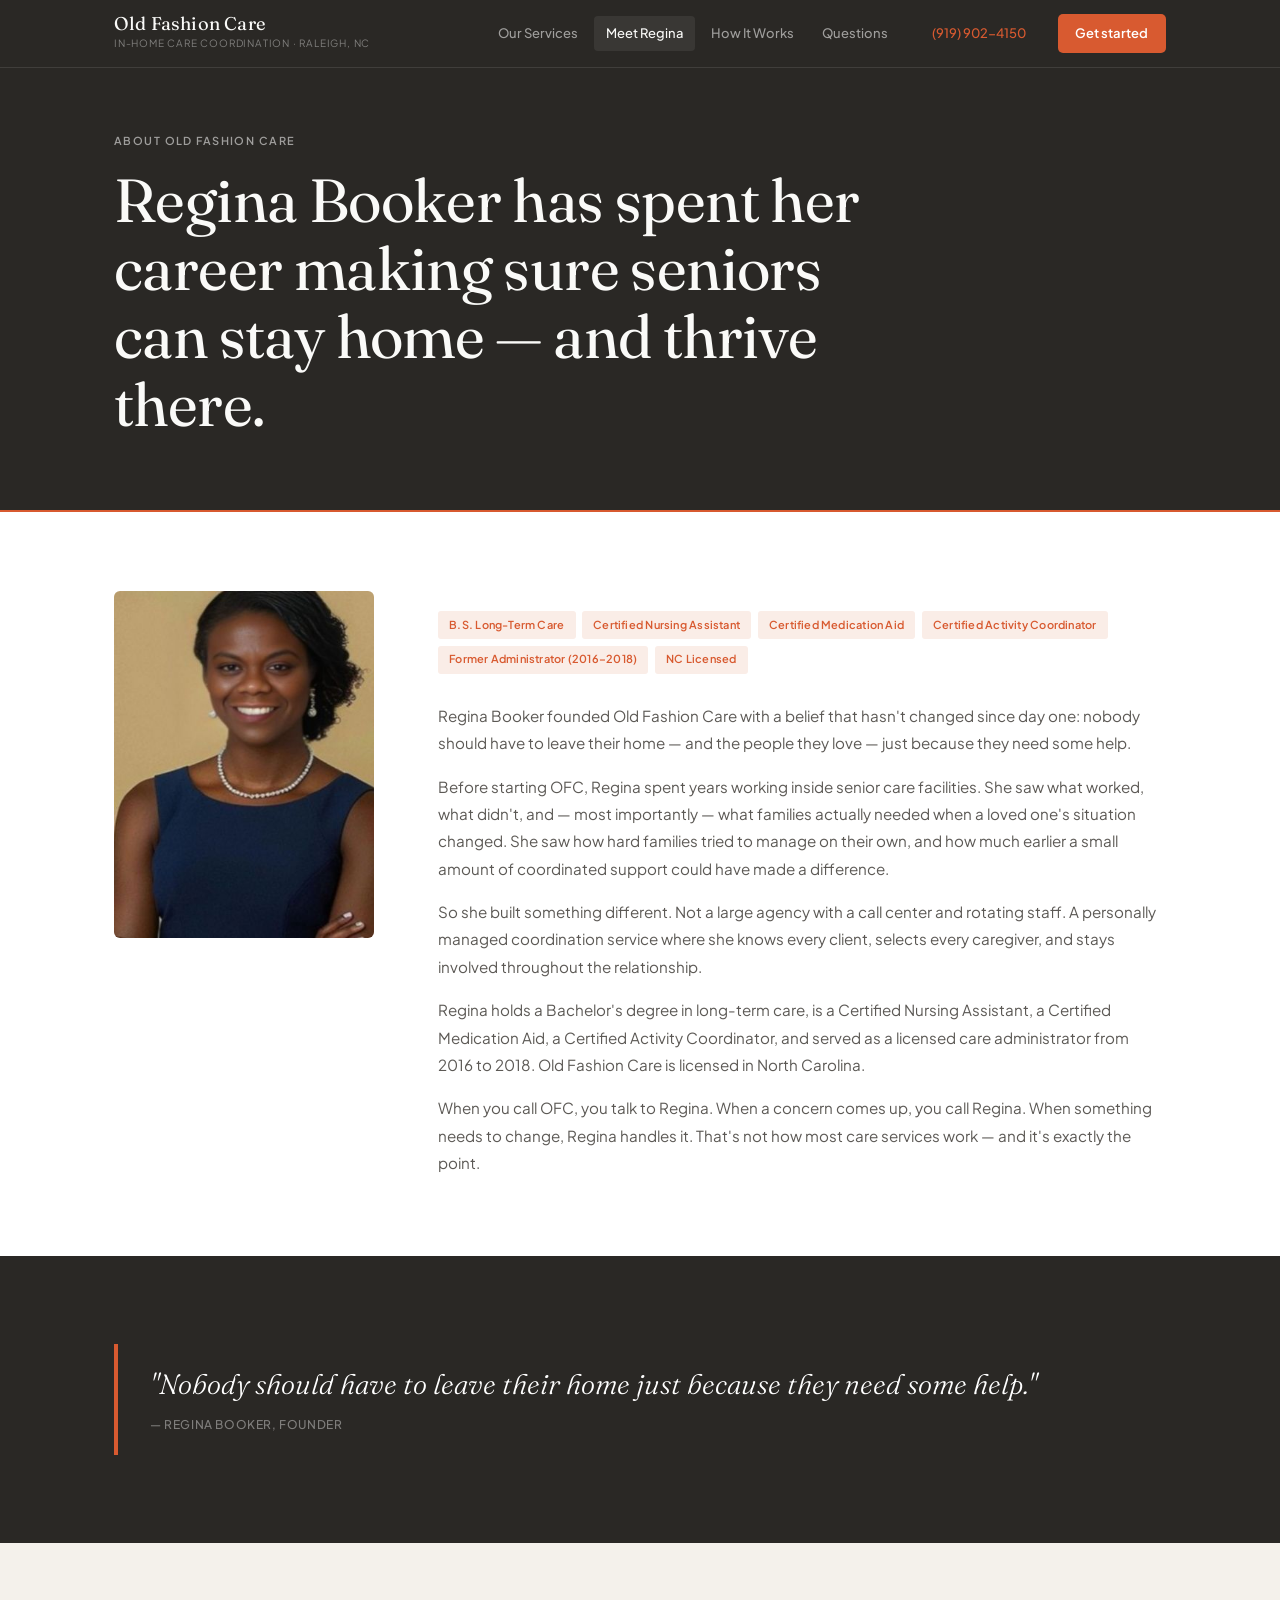
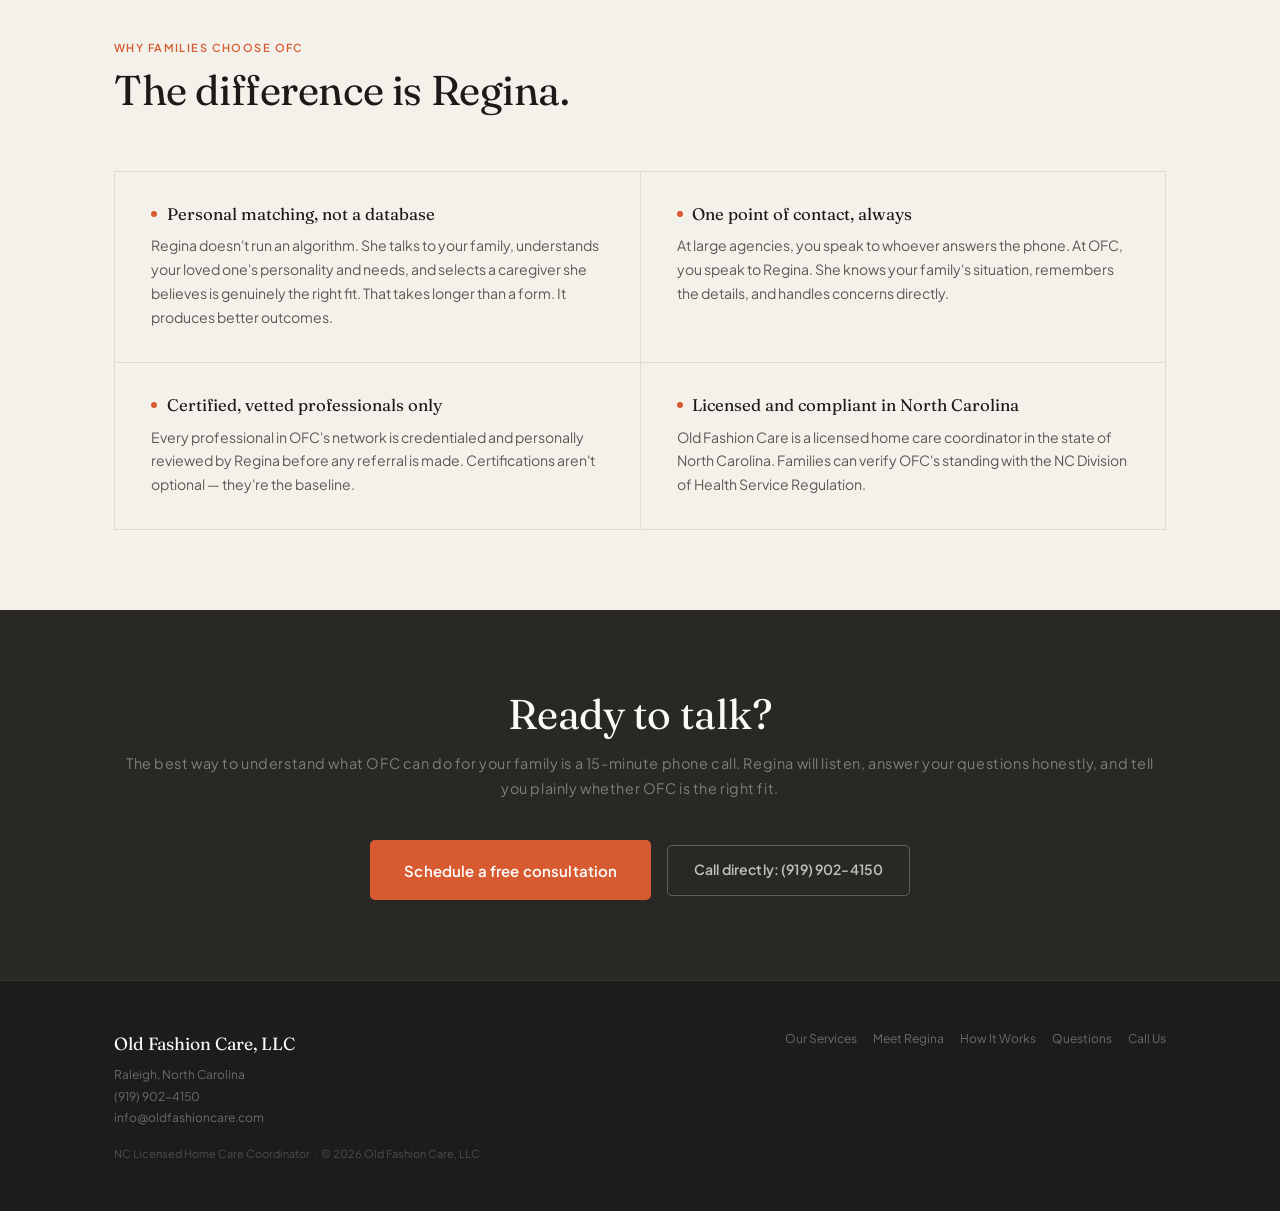
==== commit 624b8918: "Add photo social proof section and Starter Kit v3.3 migration Description: - Added caregiver photo g" ====
--- a/about.html
+++ b/about.html
@@ -5,7 +5,26 @@
   <meta name="viewport" content="width=device-width, initial-scale=1.0">
   <title>Meet Regina | Old Fashion Care | Raleigh, NC</title>
   <meta name="description" content="Regina Booker founded Old Fashion Care on the belief that seniors deserve professional care without leaving home. Meet the person behind every OFC care match.">
+  <meta name="robots" content="index, follow">
   <link rel="canonical" href="https://oldfashioncare.com/about.html">
+  <link rel="icon" href="/favicon.svg" type="image/svg+xml">
+  <link rel="apple-touch-icon" href="/images/apple-touch-icon.png">
+  <!-- Open Graph -->
+  <meta property="og:type"         content="website">
+  <meta property="og:site_name"    content="Old Fashion Care">
+  <meta property="og:locale"       content="en_US">
+  <meta property="og:title"        content="Meet Regina | Old Fashion Care | Raleigh, NC">
+  <meta property="og:description"  content="Regina Booker founded Old Fashion Care on the belief that seniors deserve professional care without leaving home. Meet the person behind every OFC care match.">
+  <meta property="og:url"          content="https://oldfashioncare.com/about.html">
+  <meta property="og:image"        content="https://oldfashioncare.com/images/og-default.png">
+  <meta property="og:image:width"  content="1200">
+  <meta property="og:image:height" content="630">
+  <meta property="og:image:alt"    content="Old Fashion Care — In-home care coordination in Raleigh, NC">
+  <!-- Twitter / X Card -->
+  <meta name="twitter:card"        content="summary_large_image">
+  <meta name="twitter:title"       content="Meet Regina | Old Fashion Care | Raleigh, NC">
+  <meta name="twitter:description" content="Regina Booker founded Old Fashion Care on the belief that seniors deserve professional care without leaving home. Meet the person behind every OFC care match.">
+  <meta name="twitter:image"       content="https://oldfashioncare.com/images/og-default.png">
   <link rel="stylesheet" href="css/style.css">
   <script type="application/ld+json">
   {
@@ -17,6 +36,8 @@
     "address": { "@type": "PostalAddress", "addressLocality": "Raleigh", "addressRegion": "NC" }
   }
   </script>
+  <script defer data-domain="oldfashioncare.com"
+          src="https://plausible.io/js/script.js"></script>
 </head>
 <body>
 
@@ -63,11 +84,7 @@
       <div class="container">
         <div class="founder-block">
 
-          <!-- Photo placeholder -->
-          <div class="founder-photo reveal" role="img" aria-label="Regina Booker, founder of Old Fashion Care">
-            <span class="founder-photo__initials" aria-hidden="true">RB</span>
-            <span class="founder-photo__label">Photo coming soon</span>
-          </div>
+          <img class="founder-photo reveal" src="images/regina.jpg" alt="Regina Booker, founder of Old Fashion Care" loading="lazy" />
 
           <div class="reveal">
             <div class="founder-creds">
--- a/css/style.css
+++ b/css/style.css
@@ -1200,4 +1200,39 @@
 
   .hiw-step { grid-template-columns: 1fr; }
   .hiw-step__num { font-size: 2rem; margin-bottom: -0.5rem; }
-}
+
+  .photos-grid { grid-template-columns: repeat(2, 1fr); }
+}
+
+/* ============================================================
+   PHOTO SOCIAL PROOF
+   ============================================================ */
+
+.photos-section { padding-top: 5rem; padding-bottom: 5rem; }
+
+.photos-grid {
+  display: grid;
+  grid-template-columns: repeat(3, 1fr);
+  gap: 1rem;
+  margin-top: 2.5rem;
+}
+
+.photos-grid img {
+  width: 100%;
+  height: 260px;
+  object-fit: cover;
+  border-radius: 8px;
+  display: block;
+}
+
+@media (max-width: 480px) {
+  .photos-grid { grid-template-columns: 1fr; }
+}
+
+/* Founder photo — full rectangular portrait */
+img.founder-photo {
+  width: 100%;
+  height: auto;
+  display: block;
+  border-radius: 6px;
+}
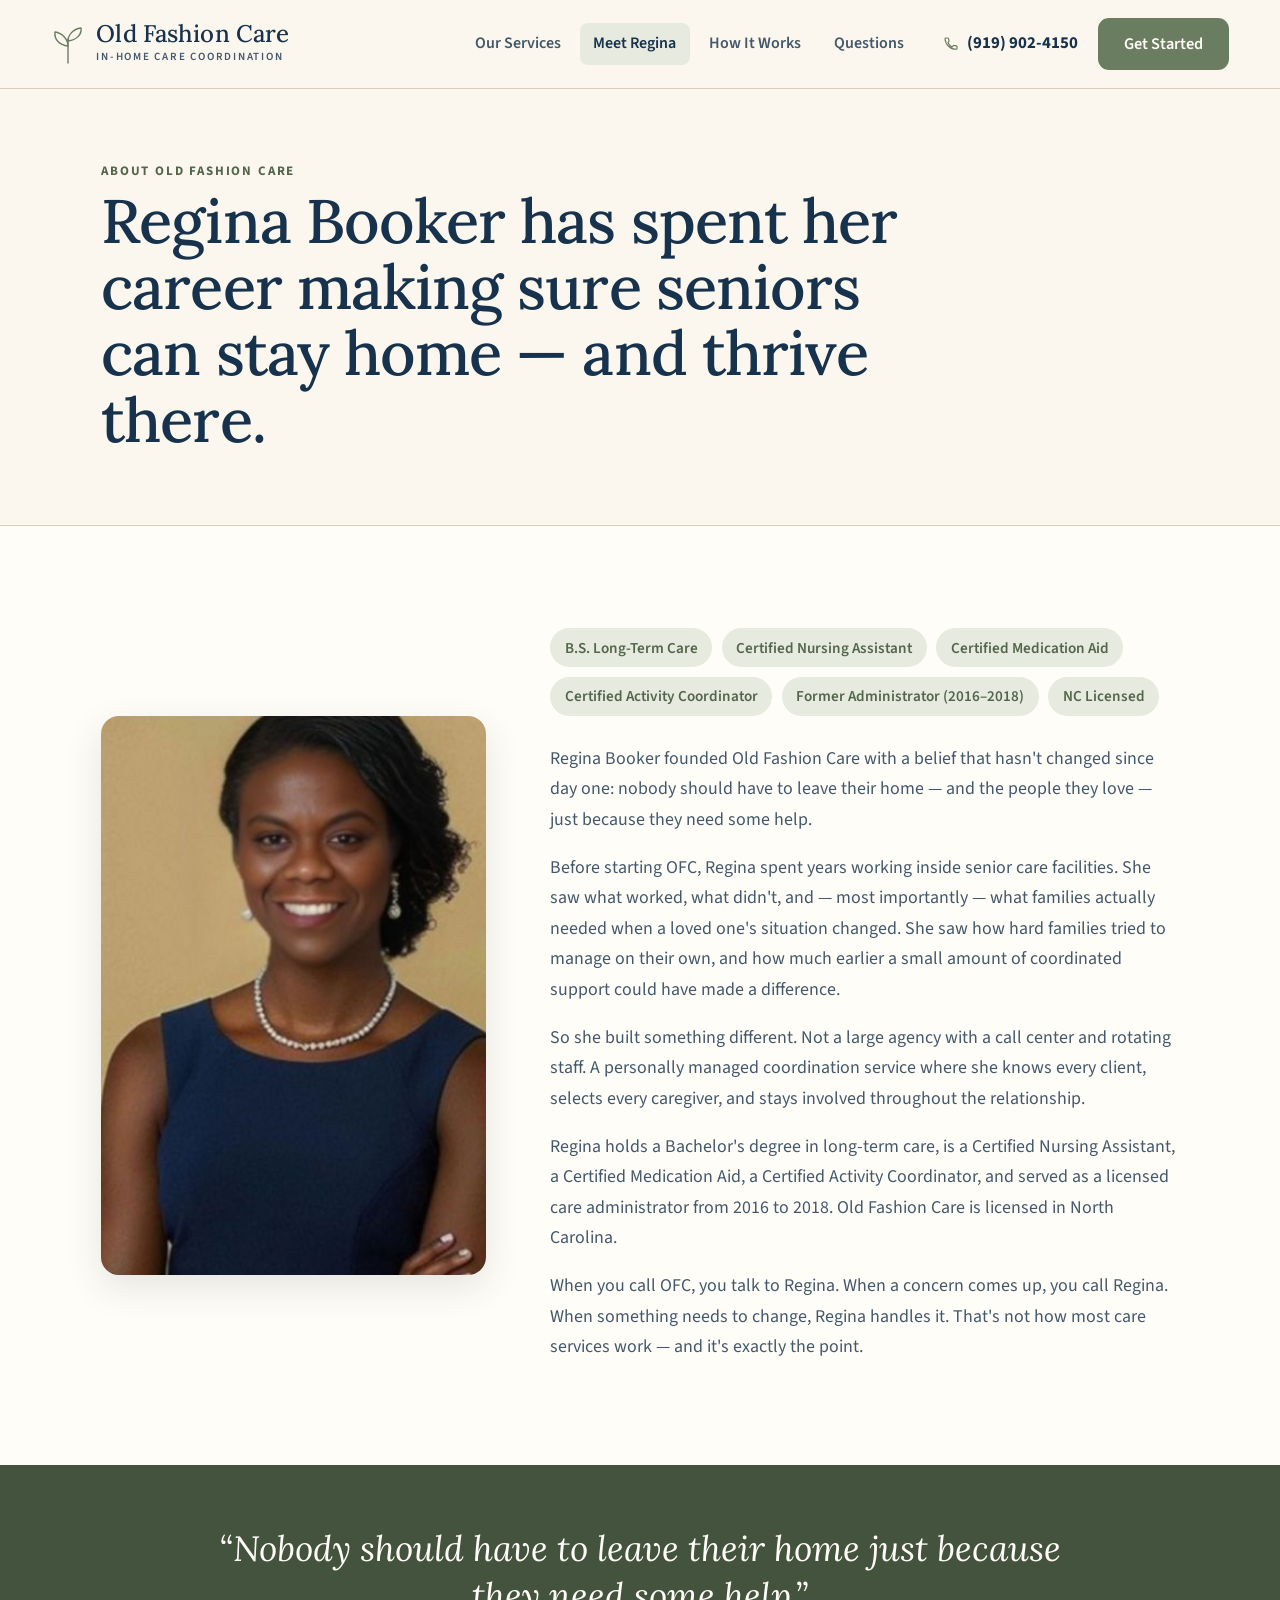
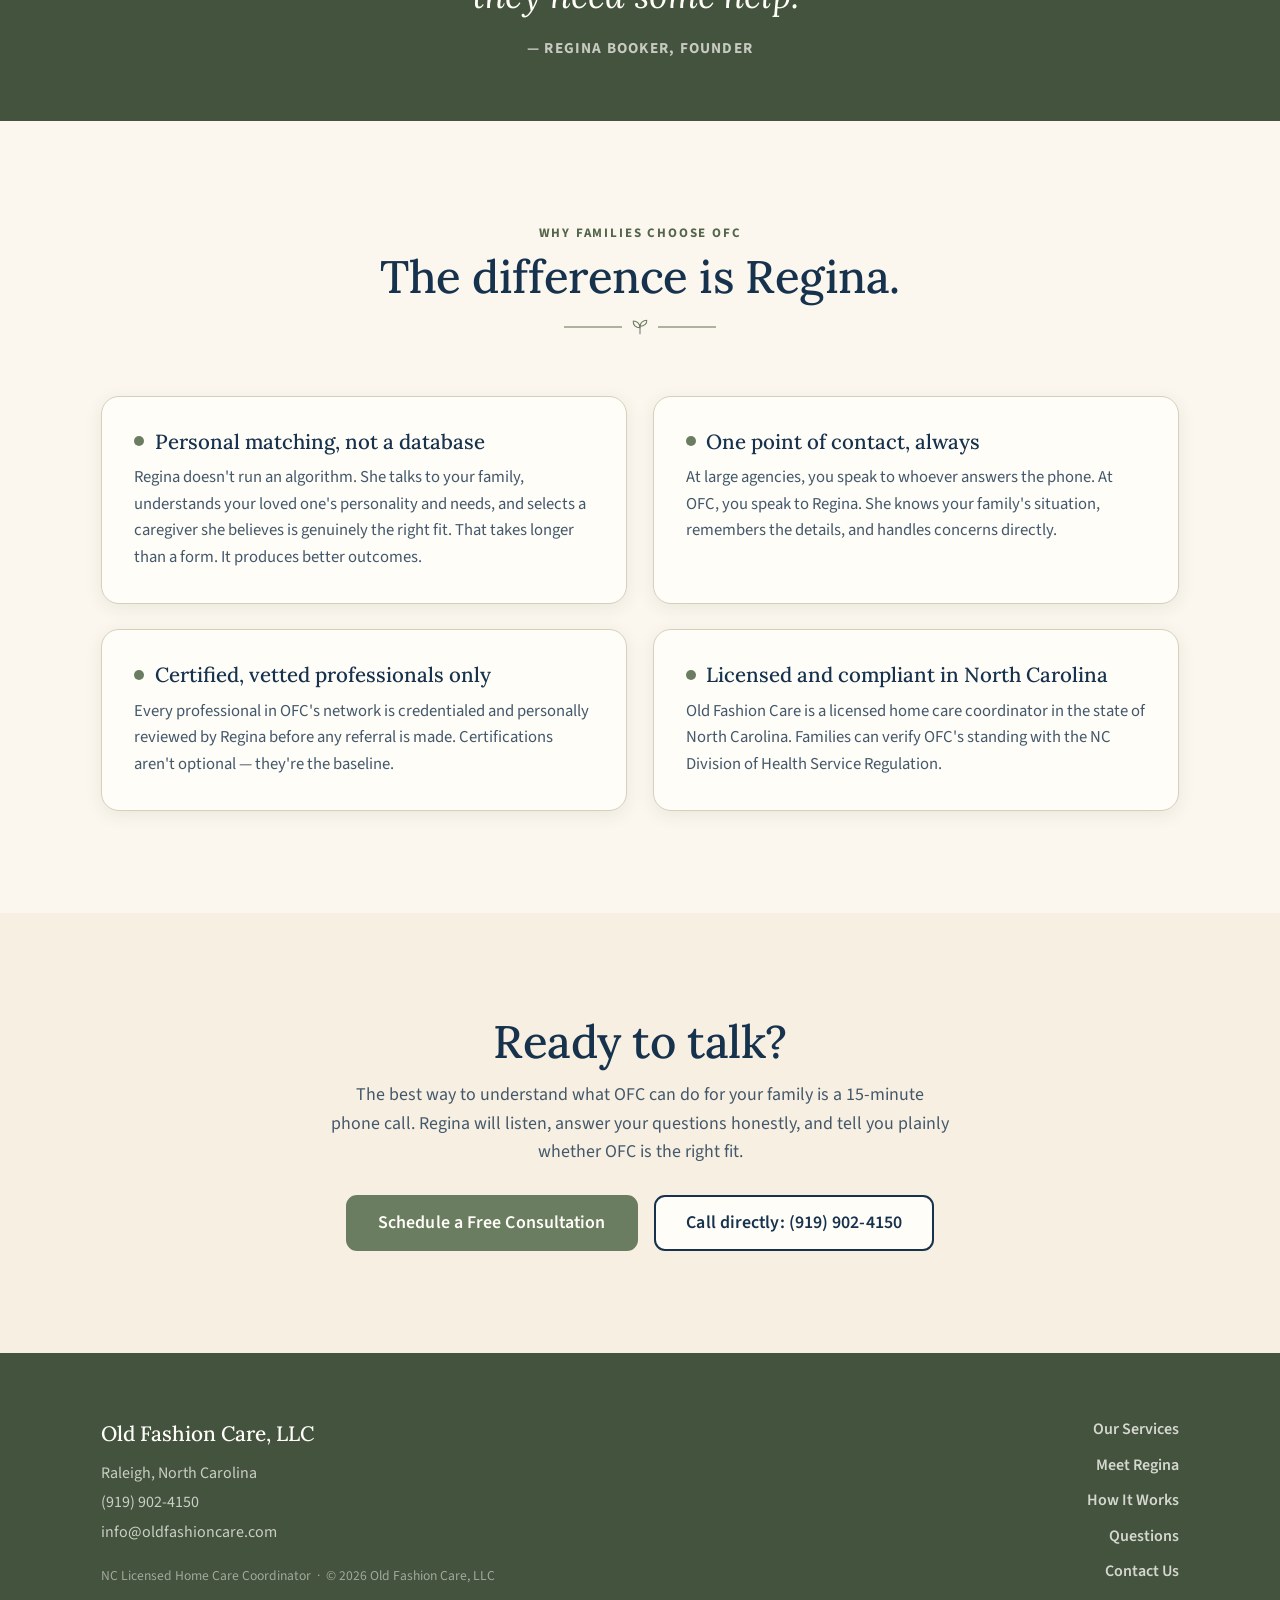
==== commit 51a28834: "design: add Editorial Sage redesign (isolated branch, main untouched) Implement the full Editorial S" ====
--- a/about.html
+++ b/about.html
@@ -8,7 +8,6 @@
   <meta name="robots" content="index, follow">
   <link rel="canonical" href="https://oldfashioncare.com/about.html">
   <link rel="icon" href="/favicon.svg" type="image/svg+xml">
-  <link rel="apple-touch-icon" href="/images/apple-touch-icon.png">
   <!-- Open Graph -->
   <meta property="og:type"         content="website">
   <meta property="og:site_name"    content="Old Fashion Care">
@@ -16,16 +15,16 @@
   <meta property="og:title"        content="Meet Regina | Old Fashion Care | Raleigh, NC">
   <meta property="og:description"  content="Regina Booker founded Old Fashion Care on the belief that seniors deserve professional care without leaving home. Meet the person behind every OFC care match.">
   <meta property="og:url"          content="https://oldfashioncare.com/about.html">
-  <meta property="og:image"        content="https://oldfashioncare.com/images/og-default.png">
-  <meta property="og:image:width"  content="1200">
-  <meta property="og:image:height" content="630">
+  <meta property="og:image"        content="https://oldfashioncare.com/images/hero-ai.jpg">
+  <meta property="og:image:width"  content="1100">
+  <meta property="og:image:height" content="934">
   <meta property="og:image:alt"    content="Old Fashion Care — In-home care coordination in Raleigh, NC">
   <!-- Twitter / X Card -->
   <meta name="twitter:card"        content="summary_large_image">
   <meta name="twitter:title"       content="Meet Regina | Old Fashion Care | Raleigh, NC">
   <meta name="twitter:description" content="Regina Booker founded Old Fashion Care on the belief that seniors deserve professional care without leaving home. Meet the person behind every OFC care match.">
-  <meta name="twitter:image"       content="https://oldfashioncare.com/images/og-default.png">
-  <link rel="stylesheet" href="css/style.css">
+  <meta name="twitter:image"       content="https://oldfashioncare.com/images/hero-ai.jpg">
+  <link rel="stylesheet" href="css/editorial-sage.css">
   <script type="application/ld+json">
   {
     "@context": "https://schema.org",
@@ -41,142 +40,152 @@
 </head>
 <body>
 
-  <nav class="nav" aria-label="Main navigation">
-    <div class="nav__inner">
-      <a href="index.html" class="nav__logo" aria-label="Old Fashion Care home">
-        <span class="nav__logo-name">Old Fashion Care</span>
-        <span class="nav__logo-sub">In-home care coordination · Raleigh, NC</span>
+  <a class="es-skip-link" href="#main-content">Skip to main content</a>
+
+  <header class="es-header">
+    <div class="es-header__inner">
+      <a class="es-brand" href="index.html" aria-label="Old Fashion Care home">
+        <svg class="es-brand__leaf" viewBox="0 0 34 40" fill="none" stroke="currentColor" stroke-width="1.4" stroke-linecap="round" stroke-linejoin="round" aria-hidden="true" focusable="false"><path d="M17 39V15"/><path d="M17 22C17 15 11 9 4 8c-1 7 4 13 13 14Z"/><path d="M17 17C17 11 22 5 30 4c1 6-4 12-13 13Z"/></svg>
+        <span class="es-brand__text">
+          <span class="es-brand__name">Old Fashion Care</span>
+          <span class="es-brand__sub">In-home Care Coordination</span>
+        </span>
       </a>
-      <div class="nav__links">
+      <nav class="es-nav" aria-label="Main navigation">
         <a href="services.html" class="nav__link">Our Services</a>
         <a href="about.html" class="nav__link">Meet Regina</a>
         <a href="how-it-works.html" class="nav__link">How It Works</a>
         <a href="questions.html" class="nav__link">Questions</a>
+      </nav>
+      <div class="es-header__actions">
+        <a href="tel:9199024150" class="es-phone">
+          <svg viewBox="0 0 24 24" fill="none" stroke="currentColor" stroke-width="1.6" stroke-linecap="round" stroke-linejoin="round" aria-hidden="true" focusable="false"><path d="M4 5c0-.6.4-1 1-1h2.6c.5 0 .9.3 1 .8l.8 3c.1.4-.1.8-.4 1L8 10.4a13 13 0 0 0 5.6 5.6l1.6-1.9c.3-.3.7-.4 1-.3l3 .8c.5.1.8.5.8 1V18c0 .6-.4 1-1 1A15 15 0 0 1 4 5Z"/></svg>
+          <span>(919) 902-4150</span>
+        </a>
+        <a href="contact.html" class="es-header__cta">Get Started</a>
       </div>
-      <a href="tel:9199024150" class="nav__phone">(919) 902-4150</a>
-      <a href="contact.html" class="nav__cta">Get started</a>
-      <button class="nav__hamburger" aria-label="Open menu" aria-expanded="false">
+      <button class="es-menu-toggle js-menu-toggle" aria-label="Open menu" aria-expanded="false" aria-controls="es-mobile-nav">
         <span></span><span></span><span></span>
       </button>
     </div>
-  </nav>
-  <div class="nav__mobile" role="navigation" aria-label="Mobile navigation">
-    <a href="services.html" class="nav__link">Our Services</a>
-    <a href="about.html" class="nav__link">Meet Regina</a>
-    <a href="how-it-works.html" class="nav__link">How It Works</a>
-    <a href="questions.html" class="nav__link">Questions</a>
-    <a href="tel:9199024150" class="nav__phone">(919) 902-4150</a>
-    <a href="contact.html" class="nav__cta">Get started</a>
-  </div>
+    <div class="es-mobile-nav" id="es-mobile-nav" role="navigation" aria-label="Mobile navigation">
+      <a href="services.html" class="nav__link">Our Services</a>
+      <a href="about.html" class="nav__link">Meet Regina</a>
+      <a href="how-it-works.html" class="nav__link">How It Works</a>
+      <a href="questions.html" class="nav__link">Questions</a>
+      <a href="tel:9199024150" class="es-phone">
+        <svg viewBox="0 0 24 24" fill="none" stroke="currentColor" stroke-width="1.6" stroke-linecap="round" stroke-linejoin="round" aria-hidden="true" focusable="false"><path d="M4 5c0-.6.4-1 1-1h2.6c.5 0 .9.3 1 .8l.8 3c.1.4-.1.8-.4 1L8 10.4a13 13 0 0 0 5.6 5.6l1.6-1.9c.3-.3.7-.4 1-.3l3 .8c.5.1.8.5.8 1V18c0 .6-.4 1-1 1A15 15 0 0 1 4 5Z"/></svg>
+        <span>(919) 902-4150</span>
+      </a>
+      <a href="contact.html" class="es-header__cta">Get Started</a>
+    </div>
+  </header>
 
-  <main>
+  <main id="main-content">
 
     <!-- Page Hero -->
-    <section class="page-hero">
-      <div class="container">
-        <p class="t-overline t-overline--light page-hero__eyebrow">About Old Fashion Care</p>
-        <h1 class="h1 page-hero__headline" style="max-width: 780px;">Regina Booker has spent her career making sure seniors can stay home — and thrive there.</h1>
+    <section class="es-page-hero" aria-label="About Old Fashion Care">
+      <div class="es-page-hero__inner">
+        <p class="es-overline">About Old Fashion Care</p>
+        <h1 class="es-page-hero__title">Regina Booker has spent her career making sure seniors can stay home — and thrive there.</h1>
       </div>
     </section>
 
     <!-- Founder Block -->
-    <section class="section section--white" aria-label="About Regina Booker">
-      <div class="container">
-        <div class="founder-block">
-
-          <img class="founder-photo reveal" src="images/regina.jpg" alt="Regina Booker, founder of Old Fashion Care" loading="lazy" />
-
-          <div class="reveal">
-            <div class="founder-creds">
-              <span class="cred-chip">B.S. Long-Term Care</span>
-              <span class="cred-chip">Certified Nursing Assistant</span>
-              <span class="cred-chip">Certified Medication Aid</span>
-              <span class="cred-chip">Certified Activity Coordinator</span>
-              <span class="cred-chip">Former Administrator (2016–2018)</span>
-              <span class="cred-chip">NC Licensed</span>
-            </div>
-
-            <div class="founder-bio">
-              <p>Regina Booker founded Old Fashion Care with a belief that hasn't changed since day one: nobody should have to leave their home — and the people they love — just because they need some help.</p>
-              <p>Before starting OFC, Regina spent years working inside senior care facilities. She saw what worked, what didn't, and — most importantly — what families actually needed when a loved one's situation changed. She saw how hard families tried to manage on their own, and how much earlier a small amount of coordinated support could have made a difference.</p>
-              <p>So she built something different. Not a large agency with a call center and rotating staff. A personally managed coordination service where she knows every client, selects every caregiver, and stays involved throughout the relationship.</p>
-              <p>Regina holds a Bachelor's degree in long-term care, is a Certified Nursing Assistant, a Certified Medication Aid, a Certified Activity Coordinator, and served as a licensed care administrator from 2016 to 2018. Old Fashion Care is licensed in North Carolina.</p>
-              <p>When you call OFC, you talk to Regina. When a concern comes up, you call Regina. When something needs to change, Regina handles it. That's not how most care services work — and it's exactly the point.</p>
-            </div>
+    <section class="es-founder es-section es-section--warm" aria-label="About Regina Booker">
+      <div class="es-founder__inner">
+        <img class="es-founder__photo reveal" src="images/regina.jpg" alt="Regina Booker, founder of Old Fashion Care" width="600" height="750" loading="lazy">
+        <div class="es-founder__body reveal">
+          <div class="es-chips">
+            <span class="es-chip">B.S. Long-Term Care</span>
+            <span class="es-chip">Certified Nursing Assistant</span>
+            <span class="es-chip">Certified Medication Aid</span>
+            <span class="es-chip">Certified Activity Coordinator</span>
+            <span class="es-chip">Former Administrator (2016–2018)</span>
+            <span class="es-chip">NC Licensed</span>
           </div>
-
+          <div class="es-prose">
+            <p>Regina Booker founded Old Fashion Care with a belief that hasn't changed since day one: nobody should have to leave their home — and the people they love — just because they need some help.</p>
+            <p>Before starting OFC, Regina spent years working inside senior care facilities. She saw what worked, what didn't, and — most importantly — what families actually needed when a loved one's situation changed. She saw how hard families tried to manage on their own, and how much earlier a small amount of coordinated support could have made a difference.</p>
+            <p>So she built something different. Not a large agency with a call center and rotating staff. A personally managed coordination service where she knows every client, selects every caregiver, and stays involved throughout the relationship.</p>
+            <p>Regina holds a Bachelor's degree in long-term care, is a Certified Nursing Assistant, a Certified Medication Aid, a Certified Activity Coordinator, and served as a licensed care administrator from 2016 to 2018. Old Fashion Care is licensed in North Carolina.</p>
+            <p>When you call OFC, you talk to Regina. When a concern comes up, you call Regina. When something needs to change, Regina handles it. That's not how most care services work — and it's exactly the point.</p>
+          </div>
         </div>
       </div>
     </section>
 
     <!-- Pull Quote -->
-    <section class="section--dark section--sm">
-      <div class="container">
-        <div class="pull-quote reveal">
-          <p class="pull-quote__text">"Nobody should have to leave their home just because they need some help."</p>
-          <p class="pull-quote__attr">— Regina Booker, Founder</p>
-        </div>
+    <section class="es-quote-band" aria-label="A word from Regina">
+      <div class="es-quote reveal">
+        <p class="es-quote__text">&ldquo;Nobody should have to leave their home just because they need some help.&rdquo;</p>
+        <p class="es-quote__attr">— Regina Booker, Founder</p>
       </div>
     </section>
 
     <!-- What Makes OFC Different -->
-    <section class="section section--cream" aria-label="What makes OFC different">
-      <div class="container">
-        <div class="section-header reveal">
-          <p class="t-overline">Why families choose OFC</p>
-          <h2 class="h2">The difference is Regina.</h2>
+    <section class="es-section es-section--cream" aria-label="What makes OFC different">
+      <div class="es-container">
+        <div class="es-section-head reveal">
+          <p class="es-overline">Why families choose OFC</p>
+          <h2 class="es-h2">The difference is Regina.</h2>
+          <span class="es-divider es-divider--center" aria-hidden="true">
+            <svg viewBox="0 0 24 24" fill="none" stroke="currentColor" stroke-width="1.4" stroke-linecap="round" stroke-linejoin="round"><path d="M12 21V9"/><path d="M12 13C12 8 8 4 3 4c-.6 5 3 9 9 9Z"/><path d="M12 11C12 7 16 3 21 3c.6 4-3 8-9 8Z"/></svg>
+          </span>
         </div>
-        <div class="difference-grid reveal">
-          <div class="difference-item">
-            <h3 class="difference-item__title">Personal matching, not a database</h3>
-            <p class="difference-item__body">Regina doesn't run an algorithm. She talks to your family, understands your loved one's personality and needs, and selects a caregiver she believes is genuinely the right fit. That takes longer than a form. It produces better outcomes.</p>
+        <div class="es-values reveal">
+          <div class="es-value">
+            <h3 class="es-value__title">Personal matching, not a database</h3>
+            <p class="es-value__body">Regina doesn't run an algorithm. She talks to your family, understands your loved one's personality and needs, and selects a caregiver she believes is genuinely the right fit. That takes longer than a form. It produces better outcomes.</p>
           </div>
-          <div class="difference-item">
-            <h3 class="difference-item__title">One point of contact, always</h3>
-            <p class="difference-item__body">At large agencies, you speak to whoever answers the phone. At OFC, you speak to Regina. She knows your family's situation, remembers the details, and handles concerns directly.</p>
+          <div class="es-value">
+            <h3 class="es-value__title">One point of contact, always</h3>
+            <p class="es-value__body">At large agencies, you speak to whoever answers the phone. At OFC, you speak to Regina. She knows your family's situation, remembers the details, and handles concerns directly.</p>
           </div>
-          <div class="difference-item">
-            <h3 class="difference-item__title">Certified, vetted professionals only</h3>
-            <p class="difference-item__body">Every professional in OFC's network is credentialed and personally reviewed by Regina before any referral is made. Certifications aren't optional — they're the baseline.</p>
+          <div class="es-value">
+            <h3 class="es-value__title">Certified, vetted professionals only</h3>
+            <p class="es-value__body">Every professional in OFC's network is credentialed and personally reviewed by Regina before any referral is made. Certifications aren't optional — they're the baseline.</p>
           </div>
-          <div class="difference-item">
-            <h3 class="difference-item__title">Licensed and compliant in North Carolina</h3>
-            <p class="difference-item__body">Old Fashion Care is a licensed home care coordinator in the state of North Carolina. Families can verify OFC's standing with the NC Division of Health Service Regulation.</p>
+          <div class="es-value">
+            <h3 class="es-value__title">Licensed and compliant in North Carolina</h3>
+            <p class="es-value__body">Old Fashion Care is a licensed home care coordinator in the state of North Carolina. Families can verify OFC's standing with the NC Division of Health Service Regulation.</p>
           </div>
         </div>
       </div>
     </section>
 
     <!-- About CTA -->
-    <section class="footer-cta reveal" aria-label="Contact Regina">
-      <div class="container">
-        <h2 class="h2 footer-cta__headline">Ready to talk?</h2>
-        <p class="footer-cta__sub">The best way to understand what OFC can do for your family is a 15-minute phone call. Regina will listen, answer your questions honestly, and tell you plainly whether OFC is the right fit.</p>
-        <div class="footer-cta__actions">
-          <a href="contact.html" class="btn btn--coral btn--lg">Schedule a free consultation</a>
-          <a href="tel:9199024150" class="btn btn--ghost-light">Call directly: (919) 902-4150</a>
+    <section class="es-cta es-section" aria-label="Contact Regina">
+      <div class="es-cta__inner reveal">
+        <h2 class="es-h2 es-cta__title">Ready to talk?</h2>
+        <p class="es-cta__sub">The best way to understand what OFC can do for your family is a 15-minute phone call. Regina will listen, answer your questions honestly, and tell you plainly whether OFC is the right fit.</p>
+        <div class="es-cta__actions">
+          <a href="contact.html" class="es-btn es-btn--primary es-btn--lg">Schedule a Free Consultation</a>
+          <a href="tel:9199024150" class="es-btn es-btn--outline es-btn--lg">Call directly: (919) 902-4150</a>
         </div>
       </div>
     </section>
 
   </main>
 
-  <footer class="footer" aria-label="Site footer">
-    <div class="container">
-      <div class="footer__inner">
-        <div>
-          <p class="footer__brand-name">Old Fashion Care, LLC</p>
-          <p class="footer__brand-address">Raleigh, North Carolina<br>(919) 902-4150<br>info@oldfashioncare.com</p>
-          <p class="footer__brand-legal">NC Licensed Home Care Coordinator &nbsp;·&nbsp; &copy; 2026 Old Fashion Care, LLC</p>
-        </div>
-        <nav class="footer__nav" aria-label="Footer navigation">
-          <a href="services.html">Our Services</a>
-          <a href="about.html">Meet Regina</a>
-          <a href="how-it-works.html">How It Works</a>
-          <a href="questions.html">Questions</a>
-          <a href="contact.html">Call Us</a>
-        </nav>
+  <footer class="es-footer" aria-label="Site footer">
+    <div class="es-footer__inner">
+      <div>
+        <p class="es-footer__brand-name">Old Fashion Care, LLC</p>
+        <p class="es-footer__address">
+          Raleigh, North Carolina<br>
+          <a href="tel:9199024150">(919) 902-4150</a><br>
+          <a href="mailto:info@oldfashioncare.com">info@oldfashioncare.com</a>
+        </p>
+        <p class="es-footer__legal">NC Licensed Home Care Coordinator &nbsp;·&nbsp; &copy; 2026 Old Fashion Care, LLC</p>
       </div>
+      <nav class="es-footer__nav" aria-label="Footer navigation">
+        <a href="services.html">Our Services</a>
+        <a href="about.html">Meet Regina</a>
+        <a href="how-it-works.html">How It Works</a>
+        <a href="questions.html">Questions</a>
+        <a href="contact.html">Contact Us</a>
+      </nav>
     </div>
   </footer>
 
--- a/css/editorial-sage.css
+++ b/css/editorial-sage.css
@@ -0,0 +1,1339 @@
+@import url('https://fonts.googleapis.com/css2?family=Lora:ital,wght@0,400;0,500;0,600;1,400;1,500&family=Source+Sans+3:wght@400;500;600;700&display=swap');
+
+/* ============================================================
+   EDITORIAL SAGE — Old Fashion Care
+   Warm, light, elder-friendly editorial redesign.
+   Branch: design/editorial-sage-elder-friendly (does NOT touch main)
+   ============================================================ */
+
+/* ============================================================
+   TOKENS
+   ============================================================ */
+:root {
+  /* Ink / text */
+  --es-ink:         #17324d;
+  --es-ink-strong:  #102a43;
+  --es-ink-soft:    #43586a;
+
+  /* Sage accent family */
+  --es-sage:        #6b7d61;
+  --es-sage-dark:   #53664b;
+  --es-sage-deep:   #43533e;
+  --es-sage-pale:   #e6eadf;
+
+  /* Warm neutrals */
+  --es-cream:       #fbf7ee;
+  --es-warm-white:  #fffdf8;
+  --es-parchment:   #f7efe2;
+  --es-sand:        #f1e3cd;
+  --es-sand-soft:   #f6ead8;
+
+  /* Lines / detail */
+  --es-gold-muted:  #ad976b;
+  --es-line:        #d9cebb;
+  --es-line-soft:   rgba(23, 50, 77, 0.13);
+  --es-white-line:  rgba(255, 253, 248, 0.42);
+
+  /* Status */
+  --es-success:     #58704f;
+  --es-focus:       #245f89;
+
+  /* Shadows */
+  --es-shadow-sm:   0 4px 18px rgba(44, 52, 42, 0.08);
+  --es-shadow-md:   0 12px 36px rgba(44, 52, 42, 0.12);
+  --es-shadow-soft: 0 18px 50px rgba(44, 52, 42, 0.10);
+
+  /* Fonts */
+  --es-font-display: 'Lora', Georgia, 'Times New Roman', serif;
+  --es-font-body:    'Source Sans 3', -apple-system, BlinkMacSystemFont, 'Segoe UI', sans-serif;
+
+  /* Layout */
+  --es-content-max: 1180px;
+  --es-wide-max:    1360px;
+  --es-text-max:    700px;
+  --es-gutter:      clamp(20px, 4vw, 56px);
+  --es-section-y:   clamp(72px, 8vw, 118px);
+  --es-section-y-compact: clamp(48px, 6vw, 82px);
+
+  --es-radius-sm:   10px;
+  --es-radius-md:   18px;
+  --es-radius-lg:   28px;
+  --es-radius-xl:   42px;
+
+  --es-control-min: 48px;
+  --es-header-h:    88px;
+  --es-transition:  180ms ease;
+}
+
+/* ============================================================
+   RESET
+   ============================================================ */
+*, *::before, *::after { box-sizing: border-box; margin: 0; padding: 0; }
+html { scroll-behavior: smooth; -webkit-text-size-adjust: 100%; }
+body {
+  font-family: var(--es-font-body);
+  font-size: 18px;
+  line-height: 1.62;
+  color: var(--es-ink);
+  background: var(--es-warm-white);
+  -webkit-font-smoothing: antialiased;
+  text-rendering: optimizeLegibility;
+}
+img, svg { display: block; max-width: 100%; }
+a { color: inherit; text-decoration: none; }
+button { cursor: pointer; font-family: inherit; border: none; background: none; color: inherit; }
+ul, ol { list-style: none; }
+input, textarea, select { font-family: inherit; font-size: inherit; }
+
+/* ============================================================
+   ACCESSIBILITY BASELINE
+   ============================================================ */
+:focus-visible {
+  outline: 3px solid var(--es-focus);
+  outline-offset: 4px;
+  border-radius: 2px;
+}
+.es-skip-link {
+  position: absolute;
+  left: 12px;
+  top: -60px;
+  z-index: 200;
+  background: var(--es-ink);
+  color: var(--es-warm-white);
+  padding: 0.75rem 1.25rem;
+  border-radius: var(--es-radius-sm);
+  font-weight: 600;
+  transition: top var(--es-transition);
+}
+.es-skip-link:focus { top: 12px; }
+
+.es-visually-hidden {
+  position: absolute;
+  width: 1px; height: 1px;
+  padding: 0; margin: -1px;
+  overflow: hidden;
+  clip: rect(0 0 0 0);
+  white-space: nowrap;
+  border: 0;
+}
+
+@media (prefers-reduced-motion: reduce) {
+  *, *::before, *::after {
+    scroll-behavior: auto !important;
+    animation-duration: 0.01ms !important;
+    animation-iteration-count: 1 !important;
+    transition-duration: 0.01ms !important;
+  }
+}
+
+/* ============================================================
+   TYPOGRAPHY
+   ============================================================ */
+.es-overline {
+  font-family: var(--es-font-body);
+  font-size: 13px;
+  font-weight: 700;
+  letter-spacing: 0.14em;
+  text-transform: uppercase;
+  color: var(--es-sage-dark);
+}
+.es-overline--light { color: rgba(255, 253, 248, 0.82); }
+
+h1, .es-h1 {
+  font-family: var(--es-font-display);
+  font-size: clamp(2.5rem, 4.8vw, 4.1rem);
+  font-weight: 500;
+  line-height: 1.08;
+  letter-spacing: -0.015em;
+  color: var(--es-ink);
+}
+h2, .es-h2 {
+  font-family: var(--es-font-display);
+  font-size: clamp(2rem, 3.6vw, 2.85rem);
+  font-weight: 500;
+  line-height: 1.18;
+  letter-spacing: -0.01em;
+  color: var(--es-ink);
+}
+h3, .es-h3 {
+  font-family: var(--es-font-display);
+  font-size: clamp(1.35rem, 2vw, 1.7rem);
+  font-weight: 500;
+  line-height: 1.22;
+  color: var(--es-ink);
+}
+.es-body-lg {
+  font-size: clamp(1.06rem, 1.3vw, 1.2rem);
+  line-height: 1.65;
+  color: var(--es-ink-soft);
+}
+.es-body {
+  font-size: 1.06rem;
+  line-height: 1.62;
+  color: var(--es-ink-soft);
+}
+em { font-style: italic; }
+
+/* ============================================================
+   LAYOUT PRIMITIVES
+   ============================================================ */
+.es-container {
+  width: 100%;
+  max-width: var(--es-content-max);
+  margin-inline: auto;
+  padding-inline: var(--es-gutter);
+}
+.es-container--wide { max-width: var(--es-wide-max); }
+
+.es-section { padding-block: var(--es-section-y); }
+.es-section--compact { padding-block: var(--es-section-y-compact); }
+.es-section--cream { background: var(--es-cream); }
+.es-section--parchment { background: var(--es-parchment); }
+.es-section--warm { background: var(--es-warm-white); }
+.es-section--sand { background: var(--es-sand-soft); }
+
+.es-section-head { text-align: center; margin-bottom: clamp(2.5rem, 5vw, 3.75rem); }
+.es-section-head .es-h2 { margin-top: 0.35rem; }
+.es-section-head .es-body-lg {
+  margin-top: 1rem;
+  max-width: 620px;
+  margin-inline: auto;
+}
+
+/* Small sage flourish divider (dash · leaf · dash) */
+.es-divider {
+  display: inline-flex;
+  align-items: center;
+  gap: 0.55rem;
+  margin: 0.9rem 0;
+  color: var(--es-sage);
+}
+.es-divider::before,
+.es-divider::after {
+  content: '';
+  width: clamp(34px, 6vw, 58px);
+  height: 1.5px;
+  background: currentColor;
+  opacity: 0.55;
+}
+.es-divider svg { width: 18px; height: 18px; }
+.es-divider--center { display: flex; justify-content: center; }
+
+/* ============================================================
+   BUTTONS
+   ============================================================ */
+.es-btn {
+  display: inline-flex;
+  align-items: center;
+  justify-content: center;
+  gap: 0.6rem;
+  min-height: var(--es-control-min);
+  padding: 0.85rem 1.6rem;
+  border-radius: 11px;
+  font-family: var(--es-font-body);
+  font-size: 1.06rem;
+  font-weight: 600;
+  line-height: 1.1;
+  letter-spacing: 0.005em;
+  transition: background var(--es-transition), border-color var(--es-transition),
+              color var(--es-transition), transform var(--es-transition),
+              box-shadow var(--es-transition);
+}
+.es-btn svg { width: 20px; height: 20px; flex-shrink: 0; }
+.es-btn--primary {
+  background: var(--es-sage);
+  color: var(--es-warm-white);
+  border: 2px solid var(--es-sage);
+}
+.es-btn--primary:hover {
+  background: var(--es-sage-dark);
+  border-color: var(--es-sage-dark);
+  transform: translateY(-2px);
+  box-shadow: var(--es-shadow-sm);
+}
+.es-btn--outline {
+  background: var(--es-warm-white);
+  color: var(--es-ink);
+  border: 2px solid var(--es-ink);
+}
+.es-btn--outline:hover {
+  background: var(--es-cream);
+  transform: translateY(-2px);
+}
+.es-btn--lg { min-height: 54px; padding: 1rem 1.9rem; font-size: 1.12rem; }
+.es-btn--block { width: 100%; }
+
+/* ============================================================
+   HEADER
+   ============================================================ */
+.es-header {
+  position: sticky;
+  top: 0;
+  z-index: 100;
+  background: var(--es-cream);
+  border-bottom: 1px solid var(--es-line);
+}
+.es-header__inner {
+  min-height: var(--es-header-h);
+  max-width: var(--es-wide-max);
+  margin-inline: auto;
+  padding-inline: var(--es-gutter);
+  display: flex;
+  align-items: center;
+  gap: 1.5rem;
+}
+.es-brand {
+  display: flex;
+  align-items: center;
+  gap: 0.7rem;
+  flex-shrink: 0;
+  margin-right: auto;
+}
+.es-brand__leaf { width: 34px; height: 40px; color: var(--es-sage); flex-shrink: 0; }
+.es-brand__text { display: flex; flex-direction: column; gap: 2px; }
+.es-brand__name {
+  font-family: var(--es-font-display);
+  font-size: 1.5rem;
+  font-weight: 500;
+  color: var(--es-ink);
+  line-height: 1;
+  letter-spacing: 0.005em;
+}
+.es-brand__sub {
+  font-size: 11px;
+  font-weight: 600;
+  color: var(--es-ink-soft);
+  letter-spacing: 0.16em;
+  text-transform: uppercase;
+}
+.es-nav {
+  display: flex;
+  align-items: center;
+  gap: 0.35rem;
+}
+.es-nav a,
+.nav__link {
+  font-size: 1rem;
+  font-weight: 600;
+  color: var(--es-ink-soft);
+  padding: 0.5rem 0.85rem;
+  border-radius: 8px;
+  transition: color var(--es-transition), background var(--es-transition);
+}
+.es-nav a:hover,
+.nav__link:hover,
+.es-nav a.active,
+.nav__link.active { color: var(--es-ink); background: var(--es-sage-pale); }
+.es-header__actions {
+  display: flex;
+  align-items: center;
+  gap: 1.25rem;
+  flex-shrink: 0;
+}
+.es-phone {
+  display: inline-flex;
+  align-items: center;
+  gap: 0.45rem;
+  font-size: 1.05rem;
+  font-weight: 700;
+  color: var(--es-ink);
+  white-space: nowrap;
+}
+.es-phone svg { width: 18px; height: 18px; color: var(--es-sage); flex-shrink: 0; }
+.es-phone:hover { color: var(--es-sage-dark); }
+.es-header__cta {
+  min-height: var(--es-control-min);
+  padding: 0.7rem 1.5rem;
+  background: var(--es-sage);
+  color: var(--es-warm-white);
+  border: 2px solid var(--es-sage);
+  border-radius: 11px;
+  font-size: 1.02rem;
+  font-weight: 600;
+  white-space: nowrap;
+  display: inline-flex;
+  align-items: center;
+  transition: background var(--es-transition), transform var(--es-transition);
+}
+.es-header__cta:hover { background: var(--es-sage-dark); transform: translateY(-1px); }
+
+/* Mobile menu toggle */
+.es-menu-toggle {
+  display: none;
+  flex-direction: column;
+  justify-content: center;
+  gap: 5px;
+  width: 48px;
+  height: 48px;
+  align-items: center;
+  border-radius: 10px;
+}
+.es-menu-toggle span {
+  display: block;
+  width: 24px;
+  height: 2px;
+  background: var(--es-ink);
+  border-radius: 2px;
+  transition: transform var(--es-transition), opacity var(--es-transition);
+}
+.es-menu-toggle[aria-expanded="true"] span:nth-child(1) { transform: translateY(7px) rotate(45deg); }
+.es-menu-toggle[aria-expanded="true"] span:nth-child(2) { opacity: 0; }
+.es-menu-toggle[aria-expanded="true"] span:nth-child(3) { transform: translateY(-7px) rotate(-45deg); }
+
+/* Mobile dropdown panel */
+.es-mobile-nav {
+  display: none;
+  flex-direction: column;
+  background: var(--es-cream);
+  border-bottom: 1px solid var(--es-line);
+  padding: 0.75rem var(--es-gutter) 1.5rem;
+}
+.es-mobile-nav.open { display: flex; }
+.es-mobile-nav a {
+  font-size: 1.12rem;
+  font-weight: 600;
+  color: var(--es-ink);
+  padding: 0.85rem 0.5rem;
+  border-bottom: 1px solid var(--es-line-soft);
+}
+.es-mobile-nav .es-phone {
+  padding: 1rem 0.5rem;
+  font-size: 1.2rem;
+}
+.es-mobile-nav .es-header__cta {
+  margin-top: 1rem;
+  justify-content: center;
+  width: 100%;
+}
+
+/* ============================================================
+   FOOTER
+   ============================================================ */
+.es-footer {
+  background: var(--es-sage-deep);
+  color: rgba(255, 253, 248, 0.72);
+  padding-block: clamp(2.75rem, 5vw, 4rem);
+}
+.es-footer__inner {
+  max-width: var(--es-content-max);
+  margin-inline: auto;
+  padding-inline: var(--es-gutter);
+  display: grid;
+  grid-template-columns: 1fr auto;
+  gap: 2.5rem 3rem;
+  align-items: start;
+}
+.es-footer__brand-name {
+  font-family: var(--es-font-display);
+  font-size: 1.3rem;
+  font-weight: 500;
+  color: var(--es-warm-white);
+  margin-bottom: 0.5rem;
+}
+.es-footer__address {
+  font-size: 1rem;
+  line-height: 1.85;
+  color: rgba(255, 253, 248, 0.72);
+}
+.es-footer__address a:hover { color: var(--es-warm-white); }
+.es-footer__legal {
+  font-size: 0.85rem;
+  color: rgba(255, 253, 248, 0.5);
+  margin-top: 1.1rem;
+}
+.es-footer__nav {
+  display: flex;
+  flex-direction: column;
+  gap: 0.6rem;
+  align-items: flex-end;
+}
+.es-footer__nav a {
+  font-size: 1rem;
+  font-weight: 600;
+  color: rgba(255, 253, 248, 0.78);
+  transition: color var(--es-transition);
+}
+.es-footer__nav a:hover { color: var(--es-warm-white); }
+
+/* ============================================================
+   CONTENT VISIBILITY
+   The Editorial Sage plan forbids scroll-triggered content that begins hidden
+   (§8.4 accessibility, §13 motion: no "text that begins invisible", no "large scroll reveals").
+   So content is ALWAYS visible — `.reveal` never hides anything. The class is retained only as a
+   harmless hook for the existing IntersectionObserver in main.js (adding `.visible` is a no-op).
+   ============================================================ */
+.reveal,
+.reveal.visible {
+  opacity: 1;
+  transform: none;
+}
+
+/* ============================================================
+   HERO
+   ============================================================ */
+.es-hero {
+  background: var(--es-cream);
+  overflow: hidden;
+}
+.es-hero__inner {
+  max-width: var(--es-wide-max);
+  margin-inline: auto;
+  display: grid;
+  grid-template-columns: minmax(0, 50fr) minmax(0, 50fr);
+  align-items: stretch;
+  min-height: clamp(500px, 46vw, 600px);
+}
+.es-hero__content {
+  position: relative;
+  z-index: 2;
+  padding: clamp(2.5rem, 5vw, 4.5rem) clamp(1rem, 2vw, 2rem) clamp(2.5rem, 5vw, 4.5rem) var(--es-gutter);
+  align-self: center;
+  max-width: 680px;
+}
+.es-hero__title { margin-bottom: 0.25rem; }
+.es-hero__title-accent {
+  display: block;
+  font-style: italic;
+  font-weight: 400;
+  color: var(--es-sage);
+  font-size: clamp(1.7rem, 3.2vw, 2.7rem);
+  line-height: 1.14;
+  margin-top: 0.2rem;
+}
+.es-hero__sub {
+  font-size: clamp(1.08rem, 1.4vw, 1.24rem);
+  line-height: 1.6;
+  color: var(--es-ink-soft);
+  max-width: 520px;
+  margin: 1.25rem 0 2rem;
+}
+.es-hero__actions {
+  display: flex;
+  flex-wrap: wrap;
+  gap: 1rem;
+}
+.es-hero__media {
+  position: relative;
+  min-height: 340px;
+}
+.es-hero__media img {
+  position: absolute;
+  inset: 0;
+  width: 100%;
+  height: 100%;
+  object-fit: cover;
+  object-position: center 30%;
+}
+/* Organic cream curve bulging from the left (text) side into the photo */
+.es-hero__media::before {
+  content: '';
+  position: absolute;
+  top: 50%;
+  left: -1px;
+  transform: translate(-42%, -50%);
+  width: 46%;
+  height: 150%;
+  background: var(--es-cream);
+  border-radius: 50%;
+  z-index: 1;
+  pointer-events: none;
+}
+
+/* ============================================================
+   TRUST BAND
+   ============================================================ */
+.es-trust {
+  background: var(--es-sage);
+  color: var(--es-warm-white);
+}
+.es-trust__inner {
+  max-width: var(--es-content-max);
+  margin-inline: auto;
+  padding: clamp(1.1rem, 2vw, 1.4rem) var(--es-gutter);
+  display: grid;
+  grid-template-columns: repeat(4, 1fr);
+}
+.es-trust__item {
+  display: flex;
+  align-items: center;
+  gap: 0.8rem;
+  padding: 0.6rem clamp(0.75rem, 2vw, 1.5rem);
+  border-right: 1px solid var(--es-white-line);
+}
+.es-trust__item:last-child { border-right: none; }
+.es-trust__item svg { width: 30px; height: 30px; flex-shrink: 0; stroke: currentColor; }
+.es-trust__label {
+  font-size: 1.02rem;
+  font-weight: 600;
+  line-height: 1.25;
+}
+
+/* ============================================================
+   SERVICES
+   ============================================================ */
+.es-services { position: relative; overflow: hidden; }
+.es-services__foliage {
+  position: absolute;
+  top: clamp(60px, 12vw, 150px);
+  width: clamp(90px, 12vw, 180px);
+  color: var(--es-sage);
+  opacity: 0.4;
+  pointer-events: none;
+  z-index: 0;
+}
+.es-services__foliage--left  { left: -10px; }
+.es-services__foliage--right { right: -10px; transform: scaleX(-1); }
+.es-services__grid {
+  position: relative;
+  z-index: 1;
+  display: grid;
+  grid-template-columns: repeat(5, minmax(0, 1fr));
+  gap: clamp(1rem, 1.6vw, 1.4rem);
+}
+.es-card {
+  display: flex;
+  flex-direction: column;
+  align-items: center;
+  text-align: center;
+  gap: 0.75rem;
+  padding: clamp(1.5rem, 2vw, 2rem) clamp(1rem, 1.5vw, 1.4rem);
+  background: var(--es-warm-white);
+  border: 1px solid var(--es-line);
+  border-radius: var(--es-radius-md);
+  box-shadow: var(--es-shadow-sm);
+}
+.es-card__icon {
+  width: 56px;
+  height: 56px;
+  color: var(--es-sage);
+}
+.es-card__icon svg { width: 100%; height: 100%; stroke: currentColor; }
+.es-card__title {
+  font-family: var(--es-font-display);
+  font-size: 1.28rem;
+  font-weight: 500;
+  color: var(--es-ink);
+  line-height: 1.2;
+}
+.es-card__desc {
+  font-size: 1rem;
+  line-height: 1.55;
+  color: var(--es-ink-soft);
+}
+
+/* ============================================================
+   PROCESS ("How It Works")
+   ============================================================ */
+.es-process { background: var(--es-sand-soft); }
+.es-process__inner {
+  max-width: var(--es-content-max);
+  margin-inline: auto;
+  padding: var(--es-section-y-compact) var(--es-gutter);
+  display: grid;
+  grid-template-columns: minmax(0, 26fr) minmax(0, 74fr);
+  gap: clamp(1.5rem, 4vw, 3.5rem);
+  align-items: center;
+}
+.es-process__heading { align-self: center; }
+.es-process__steps {
+  display: grid;
+  grid-template-columns: repeat(3, 1fr);
+  gap: clamp(1.25rem, 2.5vw, 2.25rem);
+}
+.es-step { position: relative; padding-left: 0; }
+.es-step:not(:last-child)::after {
+  content: '';
+  position: absolute;
+  top: 24px;
+  right: clamp(-1.1rem, -1.25vw, -0.6rem);
+  width: 1px;
+  height: calc(100% - 24px);
+  background: var(--es-line);
+}
+.es-step__head {
+  display: flex;
+  align-items: center;
+  gap: 0.75rem;
+  margin-bottom: 0.6rem;
+}
+.es-step__num {
+  width: 48px;
+  height: 48px;
+  flex-shrink: 0;
+  border-radius: 50%;
+  background: var(--es-sage);
+  color: var(--es-warm-white);
+  font-family: var(--es-font-display);
+  font-size: 1.35rem;
+  font-weight: 500;
+  display: flex;
+  align-items: center;
+  justify-content: center;
+}
+.es-step__title {
+  font-family: var(--es-font-display);
+  font-size: 1.24rem;
+  font-weight: 500;
+  color: var(--es-ink);
+  line-height: 1.2;
+}
+.es-step__icon { width: 30px; height: 30px; color: var(--es-sage-dark); margin-bottom: 0.5rem; }
+.es-step__body {
+  font-size: 1.02rem;
+  line-height: 1.55;
+  color: var(--es-ink-soft);
+}
+
+/* ============================================================
+   FOUNDER ("Meet Regina")
+   ============================================================ */
+.es-founder__inner {
+  max-width: var(--es-content-max);
+  margin-inline: auto;
+  padding: 0 var(--es-gutter);
+  display: grid;
+  grid-template-columns: minmax(0, 38fr) minmax(0, 62fr);
+  gap: clamp(2rem, 5vw, 4.5rem);
+  align-items: center;
+}
+.es-founder__photo {
+  width: 100%;
+  height: auto;
+  border-radius: var(--es-radius-md);
+  box-shadow: var(--es-shadow-md);
+}
+.es-founder__body .es-h2 { margin-bottom: 0.5rem; }
+.es-founder__bio {
+  font-size: 1.1rem;
+  line-height: 1.65;
+  color: var(--es-ink-soft);
+  max-width: 560px;
+  margin: 1rem 0 1.5rem;
+}
+.es-creds { display: flex; flex-direction: column; gap: 0.7rem; margin-bottom: 1.75rem; }
+.es-cred {
+  display: flex;
+  align-items: center;
+  gap: 0.7rem;
+  font-size: 1.08rem;
+  font-weight: 600;
+  color: var(--es-ink);
+}
+.es-cred__check {
+  width: 26px;
+  height: 26px;
+  flex-shrink: 0;
+  border-radius: 50%;
+  background: var(--es-sage);
+  color: var(--es-warm-white);
+  display: flex;
+  align-items: center;
+  justify-content: center;
+}
+.es-cred__check svg { width: 15px; height: 15px; stroke: currentColor; }
+.es-link-arrow {
+  display: inline-flex;
+  align-items: center;
+  gap: 0.4rem;
+  font-weight: 700;
+  color: var(--es-sage-dark);
+  border-bottom: 2px solid transparent;
+  transition: border-color var(--es-transition);
+}
+.es-link-arrow:hover { border-color: var(--es-sage-dark); }
+
+/* ============================================================
+   TESTIMONIALS (dignified statement, no fabricated cards)
+   ============================================================ */
+.es-references { text-align: center; }
+.es-references__inner {
+  max-width: 760px;
+  margin-inline: auto;
+  padding: 0 var(--es-gutter);
+}
+.es-references__quote-mark {
+  font-family: var(--es-font-display);
+  font-size: 4rem;
+  line-height: 0.6;
+  color: var(--es-sage);
+  opacity: 0.5;
+}
+.es-references__statement {
+  font-family: var(--es-font-display);
+  font-size: clamp(1.5rem, 3vw, 2.1rem);
+  font-weight: 400;
+  font-style: italic;
+  line-height: 1.35;
+  color: var(--es-ink);
+  margin: 1rem 0;
+}
+.es-references__note {
+  font-size: 1.08rem;
+  color: var(--es-ink-soft);
+  max-width: 560px;
+  margin-inline: auto;
+}
+
+/* ============================================================
+   FINAL CONTACT PANEL
+   ============================================================ */
+.es-contact-panel { padding-block: var(--es-section-y-compact); background: var(--es-warm-white); }
+.es-contact-panel__inner {
+  position: relative;
+  max-width: var(--es-content-max);
+  margin-inline: auto;
+  margin-left: max(var(--es-gutter), calc((100% - var(--es-content-max)) / 2));
+  margin-right: max(var(--es-gutter), calc((100% - var(--es-content-max)) / 2));
+  background: var(--es-sage-pale);
+  border-radius: var(--es-radius-xl);
+  padding: clamp(2.5rem, 5vw, 4.25rem) clamp(1.75rem, 4vw, 3.5rem);
+  text-align: center;
+  overflow: hidden;
+}
+.es-contact-panel__botanical {
+  position: absolute;
+  right: -20px;
+  bottom: -20px;
+  width: clamp(120px, 18vw, 240px);
+  color: var(--es-sage);
+  opacity: 0.28;
+  pointer-events: none;
+}
+.es-contact-panel__title { position: relative; z-index: 1; margin-bottom: 0.6rem; }
+.es-contact-panel__sub {
+  position: relative;
+  z-index: 1;
+  font-size: 1.08rem;
+  color: var(--es-ink-soft);
+  margin-bottom: 1.75rem;
+}
+.es-contact-row {
+  position: relative;
+  z-index: 1;
+  display: flex;
+  flex-wrap: wrap;
+  align-items: center;
+  justify-content: center;
+  gap: 0.75rem 2rem;
+}
+.es-contact-row__item {
+  display: inline-flex;
+  align-items: center;
+  gap: 0.6rem;
+  font-family: var(--es-font-display);
+  font-size: clamp(1.2rem, 2vw, 1.55rem);
+  font-weight: 500;
+  color: var(--es-ink);
+}
+.es-contact-row__item svg { width: 26px; height: 26px; color: var(--es-sage-dark); flex-shrink: 0; }
+.es-contact-row__item:hover { color: var(--es-sage-dark); }
+.es-contact-row__divider { width: 1px; height: 28px; background: var(--es-sage); opacity: 0.4; }
+
+/* ============================================================
+   INTERIOR PAGE HERO
+   ============================================================ */
+.es-page-hero {
+  background: var(--es-cream);
+  border-bottom: 1px solid var(--es-line);
+  padding-block: clamp(2.75rem, 6vw, 4.5rem);
+}
+.es-page-hero__inner {
+  max-width: var(--es-content-max);
+  margin-inline: auto;
+  padding-inline: var(--es-gutter);
+}
+.es-page-hero__title { max-width: 860px; margin-top: 0.35rem; }
+.es-page-hero__sub {
+  font-size: clamp(1.08rem, 1.4vw, 1.22rem);
+  line-height: 1.6;
+  color: var(--es-ink-soft);
+  max-width: 640px;
+  margin-top: 1.1rem;
+}
+
+/* ============================================================
+   PROSE / READABLE TEXT BLOCK
+   ============================================================ */
+.es-prose { max-width: var(--es-text-max); }
+.es-prose--wide { max-width: 820px; }
+.es-prose p {
+  font-size: 1.12rem;
+  line-height: 1.7;
+  color: var(--es-ink-soft);
+  margin-bottom: 1.1rem;
+}
+.es-prose p:last-child { margin-bottom: 0; }
+.es-prose a { color: var(--es-sage-dark); font-weight: 600; }
+.es-prose a:hover { text-decoration: underline; }
+.es-center { text-align: center; margin-inline: auto; }
+
+/* ============================================================
+   SERVICE DETAIL (services page)
+   ============================================================ */
+.es-service-detail {
+  display: grid;
+  grid-template-columns: 88px 1fr;
+  gap: clamp(1rem, 3vw, 2.5rem);
+  padding-block: clamp(2.25rem, 4vw, 3.25rem);
+  border-bottom: 1px solid var(--es-line);
+}
+.es-service-detail:first-of-type { border-top: 1px solid var(--es-line); }
+.es-service-detail__num {
+  font-family: var(--es-font-display);
+  font-size: clamp(2.5rem, 4vw, 3.5rem);
+  font-weight: 400;
+  color: var(--es-sage);
+  line-height: 1;
+}
+.es-service-detail__tag {
+  display: inline-block;
+  font-size: 0.8rem;
+  font-weight: 700;
+  letter-spacing: 0.1em;
+  text-transform: uppercase;
+  color: var(--es-sage-dark);
+  background: var(--es-sage-pale);
+  padding: 0.3rem 0.75rem;
+  border-radius: 999px;
+  margin-bottom: 0.85rem;
+}
+.es-service-detail__headline {
+  font-size: clamp(1.5rem, 2.4vw, 2rem);
+  margin-bottom: 0.85rem;
+}
+.es-service-detail__body {
+  font-size: 1.1rem;
+  line-height: 1.65;
+  color: var(--es-ink-soft);
+  max-width: 720px;
+  margin-bottom: 1.35rem;
+}
+.es-sub-head {
+  font-size: 0.82rem;
+  font-weight: 700;
+  letter-spacing: 0.1em;
+  text-transform: uppercase;
+  color: var(--es-sage-dark);
+  margin-bottom: 0.7rem;
+}
+.es-list { display: flex; flex-direction: column; gap: 0.5rem; margin-bottom: 1.35rem; }
+.es-list li {
+  position: relative;
+  padding-left: 1.75rem;
+  font-size: 1.06rem;
+  line-height: 1.5;
+  color: var(--es-ink-soft);
+}
+.es-list li::before {
+  content: '';
+  position: absolute;
+  left: 0;
+  top: 0.5em;
+  width: 8px;
+  height: 8px;
+  border-radius: 50%;
+  border: 2px solid var(--es-sage);
+}
+.es-note {
+  background: var(--es-sage-pale);
+  border-left: 4px solid var(--es-sage);
+  padding: 1rem 1.35rem;
+  border-radius: 0 var(--es-radius-sm) var(--es-radius-sm) 0;
+  font-size: 1.02rem;
+  line-height: 1.6;
+  color: var(--es-ink-soft);
+  margin: 1.25rem 0;
+}
+.es-who {
+  font-size: 1rem;
+  color: var(--es-ink-soft);
+  font-style: italic;
+  margin-top: 0.85rem;
+}
+
+/* ============================================================
+   PULL QUOTE (about page)
+   ============================================================ */
+.es-quote-band { background: var(--es-sage-deep); }
+.es-quote {
+  max-width: var(--es-content-max);
+  margin-inline: auto;
+  padding: clamp(2.5rem, 5vw, 3.75rem) var(--es-gutter);
+  text-align: center;
+}
+.es-quote__text {
+  font-family: var(--es-font-display);
+  font-size: clamp(1.5rem, 3vw, 2.2rem);
+  font-weight: 400;
+  font-style: italic;
+  line-height: 1.35;
+  color: var(--es-warm-white);
+  max-width: 860px;
+  margin: 0 auto 1rem;
+}
+.es-quote__attr {
+  font-size: 0.95rem;
+  font-weight: 700;
+  letter-spacing: 0.08em;
+  text-transform: uppercase;
+  color: rgba(255, 253, 248, 0.7);
+}
+
+/* ============================================================
+   CREDENTIAL CHIPS (about page)
+   ============================================================ */
+.es-chips { display: flex; flex-wrap: wrap; gap: 0.6rem; margin-bottom: 1.75rem; }
+.es-chip {
+  font-size: 0.95rem;
+  font-weight: 600;
+  color: var(--es-sage-dark);
+  background: var(--es-sage-pale);
+  padding: 0.45rem 0.9rem;
+  border-radius: 999px;
+}
+
+/* ============================================================
+   VALUES GRID (about "difference")
+   ============================================================ */
+.es-values {
+  display: grid;
+  grid-template-columns: repeat(2, 1fr);
+  gap: clamp(1rem, 2vw, 1.75rem);
+}
+.es-value {
+  background: var(--es-warm-white);
+  border: 1px solid var(--es-line);
+  border-radius: var(--es-radius-md);
+  padding: clamp(1.5rem, 2.5vw, 2.15rem);
+  box-shadow: var(--es-shadow-sm);
+}
+.es-value__title {
+  display: flex;
+  align-items: center;
+  gap: 0.65rem;
+  font-family: var(--es-font-display);
+  font-size: 1.28rem;
+  font-weight: 500;
+  color: var(--es-ink);
+  margin-bottom: 0.65rem;
+}
+.es-value__title::before {
+  content: '';
+  width: 10px;
+  height: 10px;
+  border-radius: 50%;
+  background: var(--es-sage);
+  flex-shrink: 0;
+}
+.es-value__body {
+  font-size: 1.04rem;
+  line-height: 1.6;
+  color: var(--es-ink-soft);
+}
+
+/* ============================================================
+   HOW-IT-WORKS DETAILED STEPS
+   ============================================================ */
+.es-hiw-step {
+  display: grid;
+  grid-template-columns: 96px 1fr;
+  gap: clamp(1rem, 3vw, 2.5rem);
+  padding-block: clamp(2.25rem, 4vw, 3.25rem);
+  border-bottom: 1px solid var(--es-line);
+}
+.es-hiw-step:first-of-type { border-top: 1px solid var(--es-line); }
+.es-hiw-step__num {
+  font-family: var(--es-font-display);
+  font-size: clamp(2.75rem, 4.5vw, 3.75rem);
+  font-weight: 400;
+  color: var(--es-sage);
+  line-height: 1;
+}
+.es-hiw-step__overline {
+  font-size: 0.82rem;
+  font-weight: 700;
+  letter-spacing: 0.12em;
+  text-transform: uppercase;
+  color: var(--es-sage-dark);
+  margin-bottom: 0.5rem;
+}
+.es-hiw-step__headline {
+  font-size: clamp(1.4rem, 2.2vw, 1.8rem);
+  margin-bottom: 0.85rem;
+}
+.es-hiw-step__body {
+  font-size: 1.1rem;
+  line-height: 1.65;
+  color: var(--es-ink-soft);
+  margin-bottom: 1rem;
+  max-width: 700px;
+}
+.es-details-label {
+  font-size: 0.82rem;
+  font-weight: 700;
+  letter-spacing: 0.1em;
+  text-transform: uppercase;
+  color: var(--es-sage-dark);
+  margin: 1rem 0 0.6rem;
+}
+
+/* ============================================================
+   CONCERNS (how-it-works Q/A on sage band)
+   ============================================================ */
+.es-concerns { display: flex; flex-direction: column; gap: 1.75rem; }
+.es-concern__q {
+  font-family: var(--es-font-display);
+  font-size: 1.25rem;
+  font-weight: 500;
+  color: var(--es-warm-white);
+  margin-bottom: 0.5rem;
+}
+.es-concern__a {
+  font-size: 1.06rem;
+  line-height: 1.65;
+  color: rgba(255, 253, 248, 0.82);
+}
+.es-concern__a a { color: var(--es-warm-white); font-weight: 600; text-decoration: underline; }
+
+/* ============================================================
+   FAQ (questions page)
+   ============================================================ */
+.es-faq-category { margin-bottom: 2.5rem; }
+.es-faq-category:last-child { margin-bottom: 0; }
+.es-faq-category__title {
+  font-size: 0.85rem;
+  font-weight: 700;
+  letter-spacing: 0.12em;
+  text-transform: uppercase;
+  color: var(--es-sage-dark);
+  padding-bottom: 0.75rem;
+  margin-bottom: 0.5rem;
+  border-bottom: 2px solid var(--es-sage-pale);
+}
+.es-faq-item { border-bottom: 1px solid var(--es-line); }
+.es-faq-item__btn {
+  width: 100%;
+  display: flex;
+  align-items: center;
+  justify-content: space-between;
+  gap: 1rem;
+  min-height: 56px;
+  padding: 1.15rem 0.25rem;
+  text-align: left;
+  font-family: var(--es-font-display);
+  font-size: 1.2rem;
+  font-weight: 500;
+  color: var(--es-ink);
+  line-height: 1.35;
+  transition: color var(--es-transition);
+}
+.es-faq-item__btn:hover { color: var(--es-sage-dark); }
+.es-faq-item__icon {
+  position: relative;
+  width: 22px;
+  height: 22px;
+  flex-shrink: 0;
+}
+.es-faq-item__icon::before,
+.es-faq-item__icon::after {
+  content: '';
+  position: absolute;
+  top: 50%;
+  left: 50%;
+  background: var(--es-sage);
+  border-radius: 2px;
+  transition: transform var(--es-transition), opacity var(--es-transition);
+}
+.es-faq-item__icon::before { width: 14px; height: 2px; transform: translate(-50%, -50%); }
+.es-faq-item__icon::after { width: 2px; height: 14px; transform: translate(-50%, -50%); }
+.es-faq-item.open .es-faq-item__icon::after { transform: translate(-50%, -50%) rotate(90deg); opacity: 0; }
+.es-faq-item__answer { max-height: 0; overflow: hidden; transition: max-height 0.35s ease; }
+.es-faq-item.open .es-faq-item__answer { max-height: 520px; }
+.es-faq-item__answer-inner {
+  padding: 0 0.25rem 1.35rem;
+  font-size: 1.08rem;
+  line-height: 1.65;
+  color: var(--es-ink-soft);
+}
+.es-faq-item__answer-inner a { color: var(--es-sage-dark); font-weight: 600; }
+
+/* ============================================================
+   CONTACT PAGE (form + aside)
+   ============================================================ */
+.es-contact-layout {
+  display: grid;
+  grid-template-columns: 1fr 380px;
+  gap: clamp(2rem, 5vw, 4.5rem);
+  align-items: start;
+}
+.es-form { display: flex; flex-direction: column; gap: 1.35rem; }
+.es-field { display: flex; flex-direction: column; gap: 0.45rem; }
+.es-field label {
+  font-size: 1rem;
+  font-weight: 600;
+  color: var(--es-ink);
+}
+.es-field label span[aria-label] { color: var(--es-sage-dark); }
+.es-field input,
+.es-field select,
+.es-field textarea {
+  width: 100%;
+  min-height: 52px;
+  padding: 0.85rem 1rem;
+  border: 1.5px solid var(--es-line);
+  border-radius: var(--es-radius-sm);
+  background: var(--es-warm-white);
+  color: var(--es-ink);
+  font-size: 1.06rem;
+  transition: border-color var(--es-transition), box-shadow var(--es-transition);
+}
+.es-field textarea { min-height: 140px; resize: vertical; }
+.es-field input:focus,
+.es-field select:focus,
+.es-field textarea:focus {
+  outline: none;
+  border-color: var(--es-sage);
+  box-shadow: 0 0 0 3px rgba(107, 125, 97, 0.18);
+}
+.es-form__note { font-size: 0.95rem; color: var(--es-ink-soft); }
+.es-form-success {
+  display: none;
+  text-align: center;
+  padding: clamp(2rem, 4vw, 3rem);
+  border: 1.5px solid var(--es-sage);
+  border-radius: var(--es-radius-md);
+  background: var(--es-sage-pale);
+}
+.es-form-success.visible { display: block; }
+.es-form-success__icon {
+  width: 52px;
+  height: 52px;
+  margin: 0 auto 1rem;
+  border-radius: 50%;
+  background: var(--es-sage);
+  color: var(--es-warm-white);
+  display: flex;
+  align-items: center;
+  justify-content: center;
+  font-size: 26px;
+}
+.es-aside__item {
+  padding: 1.35rem 0;
+  border-bottom: 1px solid var(--es-line);
+}
+.es-aside__item:first-child { padding-top: 0; }
+.es-aside__item:last-child { border-bottom: none; }
+.es-aside__label {
+  font-size: 0.82rem;
+  font-weight: 700;
+  letter-spacing: 0.1em;
+  text-transform: uppercase;
+  color: var(--es-sage-dark);
+  margin-bottom: 0.45rem;
+}
+.es-aside__value { font-size: 1.08rem; font-weight: 600; color: var(--es-ink); }
+.es-aside__sub { font-size: 1rem; line-height: 1.55; color: var(--es-ink-soft); margin-top: 0.3rem; }
+.es-aside__phone {
+  display: inline-flex;
+  align-items: center;
+  gap: 0.5rem;
+  font-family: var(--es-font-display);
+  font-size: 1.6rem;
+  font-weight: 500;
+  color: var(--es-sage-dark);
+}
+.es-aside__phone:hover { color: var(--es-sage-deep); }
+
+/* ============================================================
+   SHARED CTA BAND (interior pages)
+   ============================================================ */
+.es-cta { text-align: center; background: var(--es-parchment); }
+.es-cta__inner {
+  max-width: 760px;
+  margin-inline: auto;
+  padding-inline: var(--es-gutter);
+}
+.es-cta__title { margin-bottom: 0.75rem; }
+.es-cta__sub {
+  font-size: 1.12rem;
+  line-height: 1.6;
+  color: var(--es-ink-soft);
+  max-width: 620px;
+  margin: 0 auto 1.75rem;
+}
+.es-cta__actions {
+  display: flex;
+  flex-wrap: wrap;
+  align-items: center;
+  justify-content: center;
+  gap: 1rem;
+}
+
+/* ============================================================
+   RESPONSIVE — HEADER / FOOTER SHELL
+   ============================================================ */
+@media (max-width: 980px) {
+  .es-nav a { padding: 0.5rem 0.6rem; font-size: 0.95rem; }
+  .es-header__inner { gap: 1rem; }
+  .es-services__grid { grid-template-columns: repeat(3, 1fr); }
+}
+@media (max-width: 860px) {
+  .es-nav,
+  .es-header__actions { display: none; }
+  .es-menu-toggle { display: flex; }
+  .es-brand__name { font-size: 1.35rem; }
+}
+@media (max-width: 820px) {
+  .es-hero__inner { grid-template-columns: 1fr; min-height: 0; }
+  .es-hero__content {
+    order: 1;
+    padding: clamp(2rem, 6vw, 3rem) var(--es-gutter) 1.5rem;
+    max-width: none;
+  }
+  .es-hero__media {
+    order: 2;
+    margin: 0 var(--es-gutter) clamp(2rem, 6vw, 3rem);
+    min-height: 0;
+    aspect-ratio: 5 / 4;
+    border-radius: var(--es-radius-lg);
+    overflow: hidden;
+  }
+  .es-hero__media img { position: static; aspect-ratio: 5 / 4; }
+  .es-hero__media::before { display: none; }
+  .es-hero__actions .es-btn { flex: 1 1 auto; }
+  .es-process__inner { grid-template-columns: 1fr; }
+}
+@media (max-width: 760px) {
+  .es-trust__inner { grid-template-columns: repeat(2, 1fr); gap: 0.5rem 0; }
+  .es-trust__item:nth-child(2) { border-right: none; }
+  .es-trust__item { border-bottom: 1px solid var(--es-white-line); }
+  .es-trust__item:nth-last-child(-n+2) { border-bottom: none; }
+  .es-services__grid { grid-template-columns: repeat(2, 1fr); }
+  .es-services__foliage { display: none; }
+  .es-process__steps { grid-template-columns: 1fr; gap: 1.5rem; }
+  .es-step:not(:last-child)::after { display: none; }
+  .es-founder__inner { grid-template-columns: 1fr; gap: 1.75rem; }
+  .es-founder__photo { max-width: 420px; }
+}
+@media (max-width: 720px) {
+  .es-footer__inner { grid-template-columns: 1fr; }
+  .es-footer__nav { align-items: flex-start; }
+}
+@media (max-width: 520px) {
+  .es-services__grid { grid-template-columns: 1fr; }
+  .es-contact-row__divider { display: none; }
+}
+
+/* ============================================================
+   RESPONSIVE — INTERIOR PAGES
+   ============================================================ */
+@media (max-width: 860px) {
+  .es-contact-layout { grid-template-columns: 1fr; }
+}
+@media (max-width: 760px) {
+  .es-values { grid-template-columns: 1fr; }
+  .es-service-detail { grid-template-columns: 1fr; gap: 0.5rem; }
+  .es-service-detail__num { font-size: 2.4rem; }
+  .es-hiw-step { grid-template-columns: 1fr; gap: 0.5rem; }
+  .es-hiw-step__num { font-size: 2.4rem; }
+}
